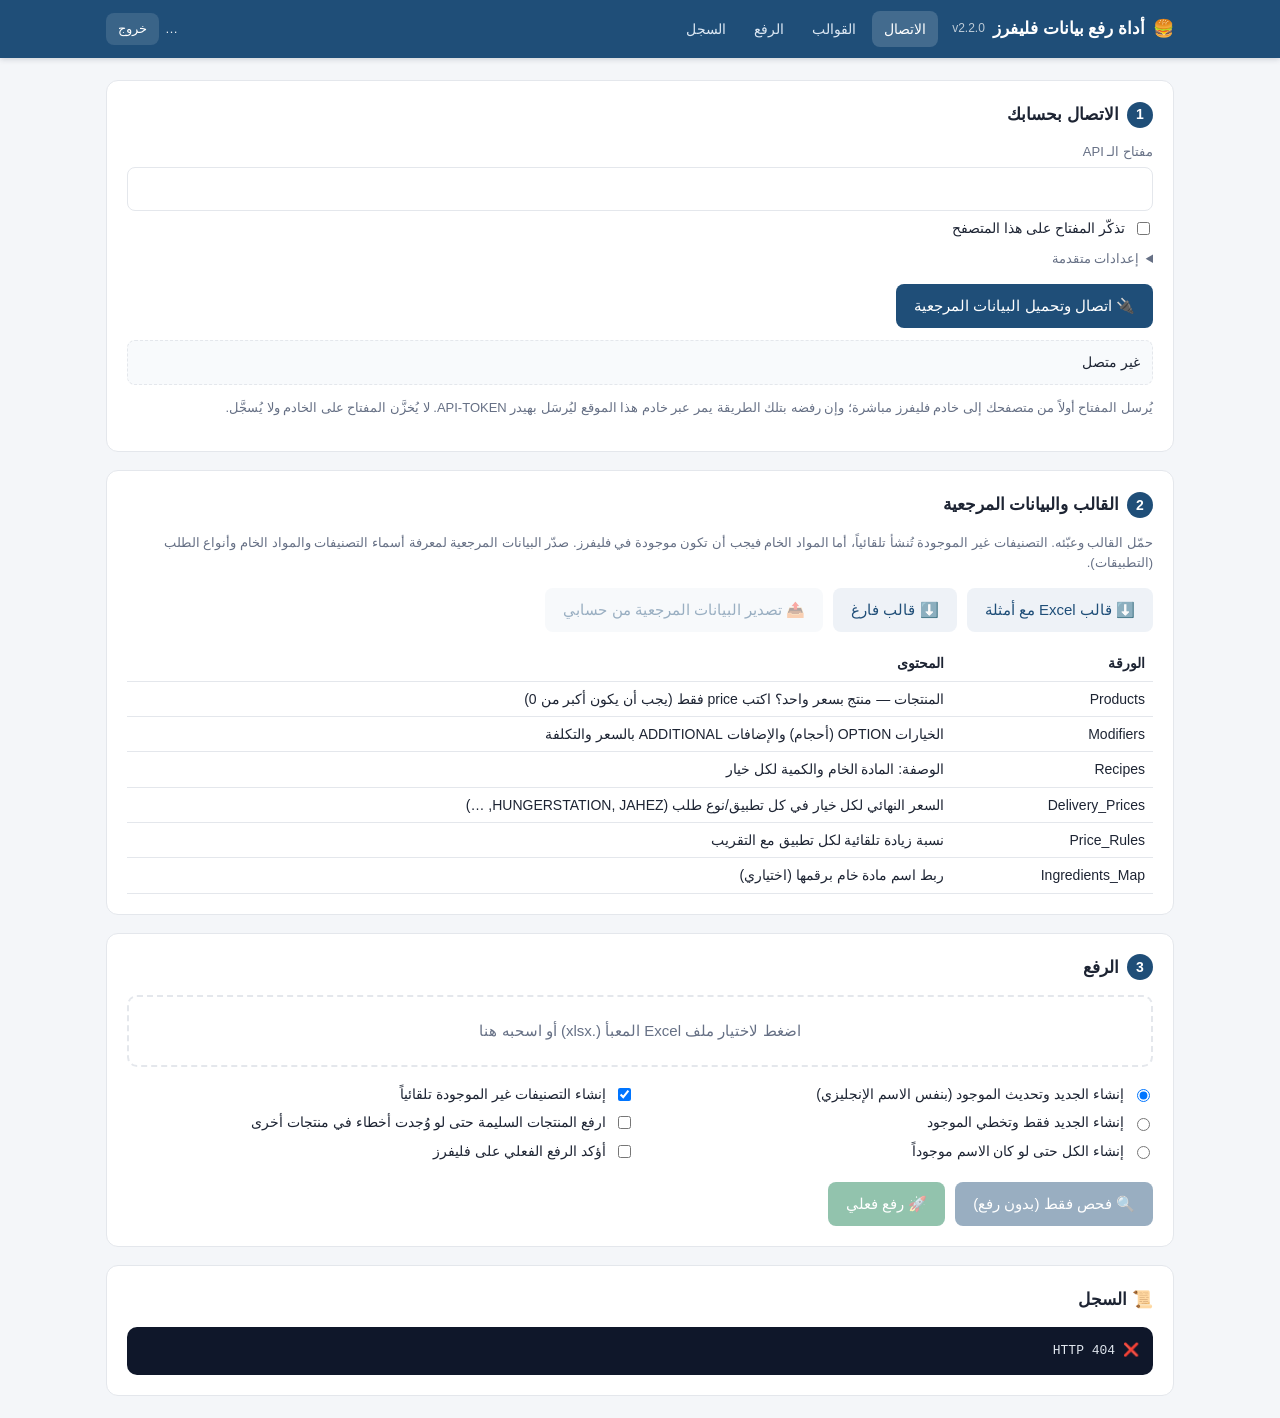
==== index.html @ 8f2d4590 "Proxy Q-Flavours calls through the Worker with API-TOKEN when Bearer is refused The Q-Flavours API a" ====
<!doctype html>
<html lang="ar" dir="rtl">
<head>
<meta charset="utf-8">
<meta name="viewport" content="width=device-width, initial-scale=1">
<title>رفع بيانات فليفرز</title>
<link rel="icon" href="data:image/svg+xml,<svg xmlns='http://www.w3.org/2000/svg' viewBox='0 0 100 100'><text y='.9em' font-size='90'>🍔</text></svg>">
<link rel="stylesheet" href="css/app.css">
</head>
<body>
<nav id="nav" class="topnav"></nav>
<main>

<section class="card" id="connect">
  <h2><span class="step">1</span> الاتصال بحسابك</h2>
  <div class="grid">
    <div><label>مفتاح الـ API</label><input id="token" type="password" class="ltr" autocomplete="off"></div>
  </div>
  <div class="radio"><label><input type="checkbox" id="remember"> تذكّر المفتاح على هذا المتصفح</label></div>
  <details>
    <summary>إعدادات متقدمة</summary>
    <div class="grid" style="margin-top:10px">
      <div><label>عنوان الـ API</label><input id="base" type="text" class="ltr"></div>
      <div><label>Market ID (اختياري)</label><input id="market" type="text" class="ltr"></div>
      <div><label>Branch ID (اختياري)</label><input id="branch" type="text" class="ltr"></div>
    </div>
  </details>
  <div class="row"><button id="btnConnect">🔌 اتصال وتحميل البيانات المرجعية</button></div>
  <div id="connStatus" class="status">غير متصل</div>
  <p class="hint">يُرسل المفتاح أولاً من متصفحك إلى خادم فليفرز مباشرة؛ وإن رفضه بتلك الطريقة يمر عبر خادم هذا الموقع ليُرسَل بهيدر API-TOKEN. لا يُخزَّن المفتاح على الخادم ولا يُسجَّل.</p>
</section>

<section class="card" id="templates">
  <h2><span class="step">2</span> القالب والبيانات المرجعية</h2>
  <p class="hint">حمّل القالب وعبّئه. التصنيفات غير الموجودة تُنشأ تلقائياً، أما المواد الخام فيجب أن تكون موجودة في فليفرز. صدّر البيانات المرجعية لمعرفة أسماء التصنيفات والمواد الخام وأنواع الطلب (التطبيقات).</p>
  <div class="row">
    <a class="btn sec" href="templates/flavours_template.xlsx" download>⬇️ قالب Excel مع أمثلة</a>
    <a class="btn sec" href="templates/flavours_template_empty.xlsx" download>⬇️ قالب فارغ</a>
    <button id="btnRef" class="sec" disabled>📤 تصدير البيانات المرجعية من حسابي</button>
  </div>
  <table style="margin-top:14px">
    <tr><th>الورقة</th><th>المحتوى</th></tr>
    <tr><td>Products</td><td>المنتجات — منتج بسعر واحد؟ اكتب price فقط (يجب أن يكون أكبر من 0)</td></tr>
    <tr><td>Modifiers</td><td>الخيارات OPTION (أحجام) والإضافات ADDITIONAL بالسعر والتكلفة</td></tr>
    <tr><td>Recipes</td><td>الوصفة: المادة الخام والكمية لكل خيار</td></tr>
    <tr><td>Delivery_Prices</td><td>السعر النهائي لكل خيار في كل تطبيق/نوع طلب (HUNGERSTATION, JAHEZ, …)</td></tr>
    <tr><td>Price_Rules</td><td>نسبة زيادة تلقائية لكل تطبيق مع التقريب</td></tr>
    <tr><td>Ingredients_Map</td><td>ربط اسم مادة خام برقمها (اختياري)</td></tr>
  </table>
</section>

<section class="card" id="upload">
  <h2><span class="step">3</span> الرفع</h2>
  <div id="drop" class="drop">اضغط لاختيار ملف Excel المعبأ (.xlsx) أو اسحبه هنا</div>
  <input id="file" type="file" accept=".xlsx" class="hidden">
  <div id="counts" class="hint" style="margin-top:8px"></div>
  <div class="grid" style="margin-top:10px">
    <div class="radio" id="modes"></div>
    <div class="radio">
      <label><input type="checkbox" id="createCats" checked> إنشاء التصنيفات غير الموجودة تلقائياً</label>
      <label><input type="checkbox" id="partial"> ارفع المنتجات السليمة حتى لو وُجدت أخطاء في منتجات أخرى</label>
      <label><input type="checkbox" id="confirm"> أؤكد الرفع الفعلي على فليفرز</label>
    </div>
  </div>
  <div class="row">
    <button id="btnDry" disabled>🔍 فحص فقط (بدون رفع)</button>
    <button id="btnLive" class="go" disabled>🚀 رفع فعلي</button>
  </div>
  <progress id="prog" value="0" max="1" class="hidden"></progress>
  <div id="result" class="hidden">
    <div class="metrics">
      <div class="metric"><b id="mReady">0</b>جاهز</div>
      <div class="metric"><b id="mOk" style="color:var(--ok)">0</b>تم بنجاح</div>
      <div class="metric"><b id="mFail" style="color:var(--bad)">0</b>فشل</div>
      <div class="metric"><b id="mErr" style="color:var(--bad)">0</b>أخطاء الملف</div>
      <div class="metric"><b id="mWarn" style="color:var(--warn)">0</b>تحذيرات</div>
    </div>
    <div id="resMsg" class="status"></div>
    <div class="row"><button id="btnReport" class="sec">⬇️ تحميل تقرير النتائج</button></div>
  </div>
</section>

<section class="card" id="log-card">
  <h2>📜 السجل</h2>
  <pre id="log">—</pre>
</section>
</main>

<script src="vendor/xlsx.full.min.js"></script>
<script src="vendor/exceljs.min.js"></script>
<script type="module" src="js/app.js"></script>
</body>
</html>
---- css/app.css ----
:root{--bg:#f4f6f9;--card:#fff;--ink:#1d2433;--mute:#667085;--line:#e4e7ec;--pri:#1f4e78;--ok:#0f7b4b;--bad:#c0392b;--warn:#b7791f}
*{box-sizing:border-box}
body{margin:0;background:var(--bg);color:var(--ink);font:15px/1.6 "Segoe UI",Tahoma,Arial,sans-serif}
main{max-width:1100px;margin:22px auto;padding:0 16px;display:grid;gap:18px}
.card{background:var(--card);border:1px solid var(--line);border-radius:12px;padding:20px;scroll-margin-top:76px}
.card h2{margin:0 0 14px;font-size:17px;display:flex;align-items:center;gap:8px}
.step{background:var(--pri);color:#fff;border-radius:50%;width:26px;height:26px;display:inline-grid;place-items:center;font-size:14px}
.grid{display:grid;grid-template-columns:repeat(auto-fit,minmax(230px,1fr));gap:12px}
label{display:block;font-size:13px;color:var(--mute);margin-bottom:4px}
input[type=text],input[type=password],input[type=email],select{width:100%;padding:9px 11px;border:1px solid var(--line);border-radius:8px;font:inherit;background:#fff;color:var(--ink)}
input.ltr,input[type=email]{direction:ltr;text-align:left}
input[readonly]{background:#f8fafc;color:var(--mute)}
button,a.btn{font:inherit;border:0;border-radius:8px;padding:10px 18px;cursor:pointer;background:var(--pri);color:#fff;text-decoration:none;display:inline-block}
.sec{background:#eef2f7 !important;color:var(--pri) !important}
.go{background:var(--ok) !important}
.danger{background:#fdf1f0 !important;color:var(--bad) !important}
.sm{padding:5px 12px;font-size:13px}
button:disabled{opacity:.45;cursor:not-allowed}
.row{display:flex;gap:10px;flex-wrap:wrap;align-items:center;margin-top:14px}
.pill{display:inline-block;background:#eef2f7;border-radius:20px;padding:3px 10px;margin:2px;font-size:12px;direction:ltr}
.status{margin-top:12px;padding:10px 12px;border-radius:8px;background:#f8fafc;border:1px dashed var(--line);font-size:14px;white-space:pre-line}
.status.ok{border-color:var(--ok);color:var(--ok);background:#effaf4}
.status.bad{border-color:var(--bad);color:var(--bad);background:#fdf1f0}
table{border-collapse:collapse;width:100%;font-size:14px}
td,th{border-bottom:1px solid var(--line);padding:6px 8px;text-align:right}
.table-wrap{overflow-x:auto}
.drop{border:2px dashed var(--line);border-radius:10px;padding:22px;text-align:center;color:var(--mute);cursor:pointer}
.drop.has{border-color:var(--ok);color:var(--ok)}
.metrics{display:grid;grid-template-columns:repeat(auto-fit,minmax(120px,1fr));gap:10px;margin-top:14px}
.metric{background:#f8fafc;border-radius:10px;padding:10px;text-align:center}
.metric b{display:block;font-size:24px}
progress{width:100%;height:10px;margin-top:12px}
pre{background:#0f172a;color:#e2e8f0;border-radius:10px;padding:14px;max-height:340px;overflow:auto;font:13px/1.5 Consolas,monospace;white-space:pre-wrap;direction:rtl;text-align:right;margin:0}
.radio label{display:flex;gap:8px;align-items:center;color:var(--ink);font-size:14px;margin:6px 0}
.hint{color:var(--mute);font-size:13px}
details summary{cursor:pointer;color:var(--mute);font-size:13px;margin-top:10px}
.hidden{display:none !important}

/* Top navigation */
.topnav{position:sticky;top:0;z-index:10;background:var(--pri);color:#fff;box-shadow:0 1px 6px rgba(15,23,42,.18)}
.nav-in{max-width:1100px;margin:0 auto;padding:0 16px;min-height:58px;display:flex;align-items:center;gap:14px}
.brand{color:#fff;text-decoration:none;font-weight:600;font-size:17px;display:flex;align-items:center;gap:8px;white-space:nowrap}
.brand small{font-weight:400;opacity:.7;font-size:12px}
.nav-menu{display:flex;align-items:center;gap:4px;flex:1}
.nav-menu a{color:#dbe7f3;text-decoration:none;padding:7px 12px;border-radius:8px;font-size:14px;white-space:nowrap}
.nav-menu a:hover{background:rgba(255,255,255,.1);color:#fff}
.nav-menu a.active{background:rgba(255,255,255,.16);color:#fff}
.nav-user{margin-inline-start:auto;display:flex;align-items:center;gap:6px}
.nav-user .who{font-size:13px;opacity:.9;max-width:180px;overflow:hidden;text-overflow:ellipsis;white-space:nowrap}
.nav-user button{background:rgba(255,255,255,.12);padding:6px 12px;font-size:13px}
.nav-user button:hover{background:rgba(255,255,255,.22)}
.nav-toggle{display:none;margin-inline-start:auto;background:transparent;font-size:22px;padding:4px 10px}
dialog{border:1px solid var(--line);border-radius:12px;padding:20px;width:min(380px,calc(100vw - 32px));color:var(--ink)}
dialog::backdrop{background:rgba(15,23,42,.45)}
dialog h3{margin:0 0 12px;font-size:16px}
dialog .grid{grid-template-columns:1fr}

/* Login */
.login{min-height:100vh;display:grid;place-items:center;padding:16px}
.login .card{width:min(400px,100%)}
.login h1{font-size:19px;margin:0 0 4px;text-align:center}
.login form{display:grid;gap:12px;margin-top:16px}
.login button{width:100%}

@media (max-width:760px){
  .nav-toggle{display:block}
  .nav-in{flex-wrap:wrap}
  .nav-menu{display:none;flex-basis:100%;flex-direction:column;align-items:stretch;padding:4px 0 12px}
  .topnav.open .nav-menu{display:flex}
  .nav-user{margin:8px 0 0;border-top:1px solid rgba(255,255,255,.15);padding-top:10px;flex-wrap:wrap}
  .nav-user .who{max-width:none;flex-basis:100%}
}
@media (max-width:600px){.card{padding:16px}.brand span{font-size:15px}}
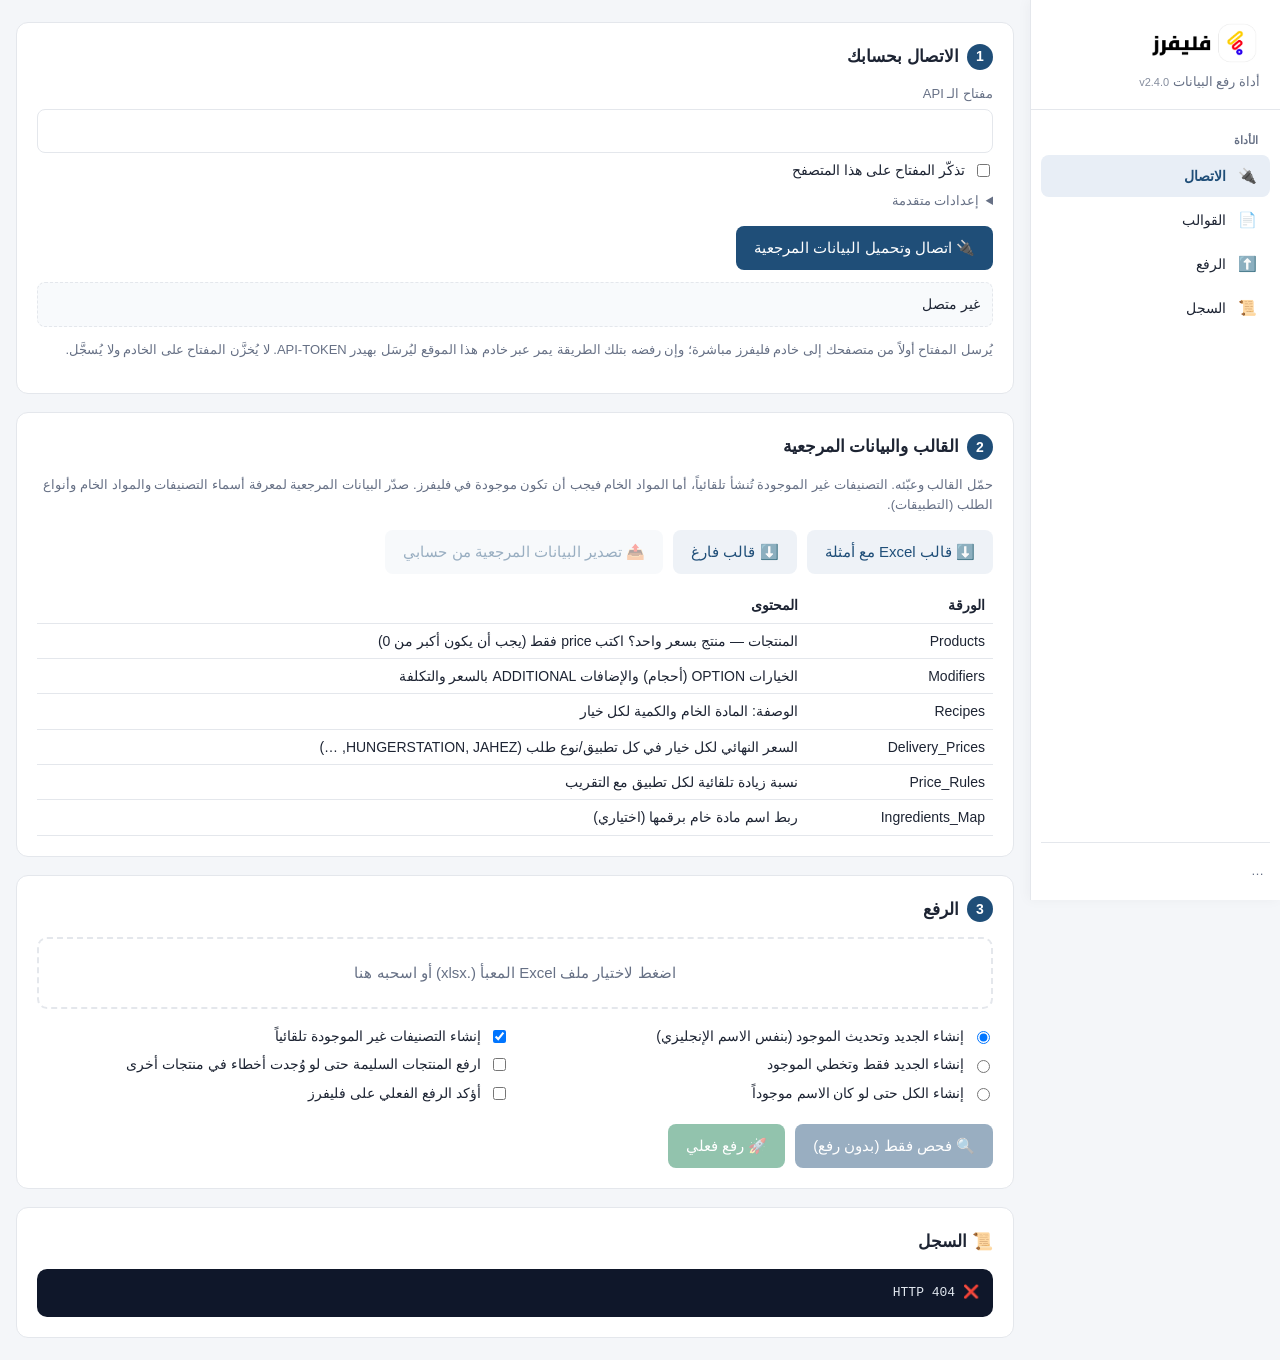
==== commit b508dd46: "Move navigation to a right-hand sidebar and add the Flavours logo The top bar becomes a fixed sideba" ====
--- a/index.html
+++ b/index.html
@@ -4,11 +4,11 @@
 <meta charset="utf-8">
 <meta name="viewport" content="width=device-width, initial-scale=1">
 <title>رفع بيانات فليفرز</title>
-<link rel="icon" href="data:image/svg+xml,<svg xmlns='http://www.w3.org/2000/svg' viewBox='0 0 100 100'><text y='.9em' font-size='90'>🍔</text></svg>">
+<link rel="icon" type="image/png" href="/img/flavours-icon.png">
 <link rel="stylesheet" href="css/app.css">
 </head>
 <body>
-<nav id="nav" class="topnav"></nav>
+<nav id="nav" class="sidenav"></nav>
 <main>
 
 <section class="card" id="connect">
--- a/css/app.css
+++ b/css/app.css
@@ -14,6 +14,11 @@
 .sec{background:#eef2f7 !important;color:var(--pri) !important}
 .go{background:var(--ok) !important}
 .danger{background:#fdf1f0 !important;color:var(--bad) !important}
+.danger-solid{background:var(--bad) !important}
+.warn-card{border-color:#f3c9c4;background:#fdf6f5}
+.warn-card h2{color:var(--bad)}
+.list-wrap{max-height:420px;overflow:auto;margin-top:12px;border:1px solid var(--line);border-radius:8px}
+.list-wrap thead th{position:sticky;top:0;background:#f8fafc;z-index:1}
 .sm{padding:5px 12px;font-size:13px}
 button:disabled{opacity:.45;cursor:not-allowed}
 .row{display:flex;gap:10px;flex-wrap:wrap;align-items:center;margin-top:14px}
@@ -36,20 +41,27 @@
 details summary{cursor:pointer;color:var(--mute);font-size:13px;margin-top:10px}
 .hidden{display:none !important}
 
-/* Top navigation */
-.topnav{position:sticky;top:0;z-index:10;background:var(--pri);color:#fff;box-shadow:0 1px 6px rgba(15,23,42,.18)}
-.nav-in{max-width:1100px;margin:0 auto;padding:0 16px;min-height:58px;display:flex;align-items:center;gap:14px}
-.brand{color:#fff;text-decoration:none;font-weight:600;font-size:17px;display:flex;align-items:center;gap:8px;white-space:nowrap}
-.brand small{font-weight:400;opacity:.7;font-size:12px}
-.nav-menu{display:flex;align-items:center;gap:4px;flex:1}
-.nav-menu a{color:#dbe7f3;text-decoration:none;padding:7px 12px;border-radius:8px;font-size:14px;white-space:nowrap}
-.nav-menu a:hover{background:rgba(255,255,255,.1);color:#fff}
-.nav-menu a.active{background:rgba(255,255,255,.16);color:#fff}
-.nav-user{margin-inline-start:auto;display:flex;align-items:center;gap:6px}
-.nav-user .who{font-size:13px;opacity:.9;max-width:180px;overflow:hidden;text-overflow:ellipsis;white-space:nowrap}
-.nav-user button{background:rgba(255,255,255,.12);padding:6px 12px;font-size:13px}
-.nav-user button:hover{background:rgba(255,255,255,.22)}
-.nav-toggle{display:none;margin-inline-start:auto;background:transparent;font-size:22px;padding:4px 10px}
+/* Side navigation: fixed on the right (the start side in RTL); a top bar with a menu button on phones */
+:root{--side:250px}
+body.with-side{padding-inline-start:var(--side)}
+.sidenav{position:fixed;top:0;bottom:0;inset-inline-start:0;width:var(--side);z-index:10;background:#fff;
+  border-inline-end:1px solid var(--line);display:flex;flex-direction:column;box-shadow:-2px 0 12px rgba(15,23,42,.04)}
+.side-head{display:flex;align-items:center;justify-content:space-between;padding:20px 18px 4px}
+.brand{display:block;line-height:0}
+.brand img{height:46px;width:auto}
+.side-sub{padding:2px 20px 16px;color:var(--mute);font-size:13px;border-bottom:1px solid var(--line)}
+.side-sub small{opacity:.8;font-size:11px;direction:ltr;display:inline-block}
+.nav-menu{flex:1;display:flex;flex-direction:column;gap:2px;padding:10px 10px 12px;overflow-y:auto}
+.nav-group{font-size:11px;font-weight:600;color:var(--mute);letter-spacing:.02em;padding:12px 12px 4px}
+.nav-menu a{display:flex;align-items:center;gap:10px;color:var(--ink);text-decoration:none;padding:9px 12px;border-radius:8px;font-size:14px}
+.nav-menu a .ic{width:22px;text-align:center;font-size:15px}
+.nav-menu a:hover{background:#f1f5f9}
+.nav-menu a.active{background:#e8eef6;color:var(--pri);font-weight:600}
+.nav-user{margin-top:auto;display:flex;align-items:center;gap:8px;border-top:1px solid var(--line);padding:12px 6px 0}
+.nav-user .who{flex:1;min-width:0;font-size:13px;color:var(--mute);overflow:hidden;text-overflow:ellipsis;white-space:nowrap}
+.nav-user button{background:#eef2f7;color:var(--pri);padding:6px 12px;font-size:13px}
+.nav-user button:hover{background:#e2e8f0}
+.nav-toggle{display:none;background:transparent;color:var(--ink);font-size:22px;padding:4px 10px}
 dialog{border:1px solid var(--line);border-radius:12px;padding:20px;width:min(380px,calc(100vw - 32px));color:var(--ink)}
 dialog::backdrop{background:rgba(15,23,42,.45)}
 dialog h3{margin:0 0 12px;font-size:16px}
@@ -58,16 +70,21 @@
 /* Login */
 .login{min-height:100vh;display:grid;place-items:center;padding:16px}
 .login .card{width:min(400px,100%)}
-.login h1{font-size:19px;margin:0 0 4px;text-align:center}
+.login-logo{display:block;height:56px;width:auto;margin:4px auto 10px}
+.login h1{font-size:17px;margin:0 0 4px;text-align:center;color:var(--mute);font-weight:600}
 .login form{display:grid;gap:12px;margin-top:16px}
 .login button{width:100%}
 
-@media (max-width:760px){
+@media (max-width:860px){
+  body.with-side{padding-inline-start:0}
+  .sidenav{position:sticky;bottom:auto;width:auto;border-inline-end:0;border-bottom:1px solid var(--line);box-shadow:0 1px 6px rgba(15,23,42,.06)}
+  .side-head{padding:10px 16px}
+  .brand img{height:36px}
+  .side-sub{display:none}
   .nav-toggle{display:block}
-  .nav-in{flex-wrap:wrap}
-  .nav-menu{display:none;flex-basis:100%;flex-direction:column;align-items:stretch;padding:4px 0 12px}
-  .topnav.open .nav-menu{display:flex}
-  .nav-user{margin:8px 0 0;border-top:1px solid rgba(255,255,255,.15);padding-top:10px;flex-wrap:wrap}
-  .nav-user .who{max-width:none;flex-basis:100%}
+  .nav-menu{display:none;padding:4px 10px 12px;max-height:calc(100vh - 60px)}
+  .sidenav.open .nav-menu{display:flex}
+  .card{scroll-margin-top:76px}
 }
-@media (max-width:600px){.card{padding:16px}.brand span{font-size:15px}}
+@media (max-width:600px){.card{padding:16px}}
+
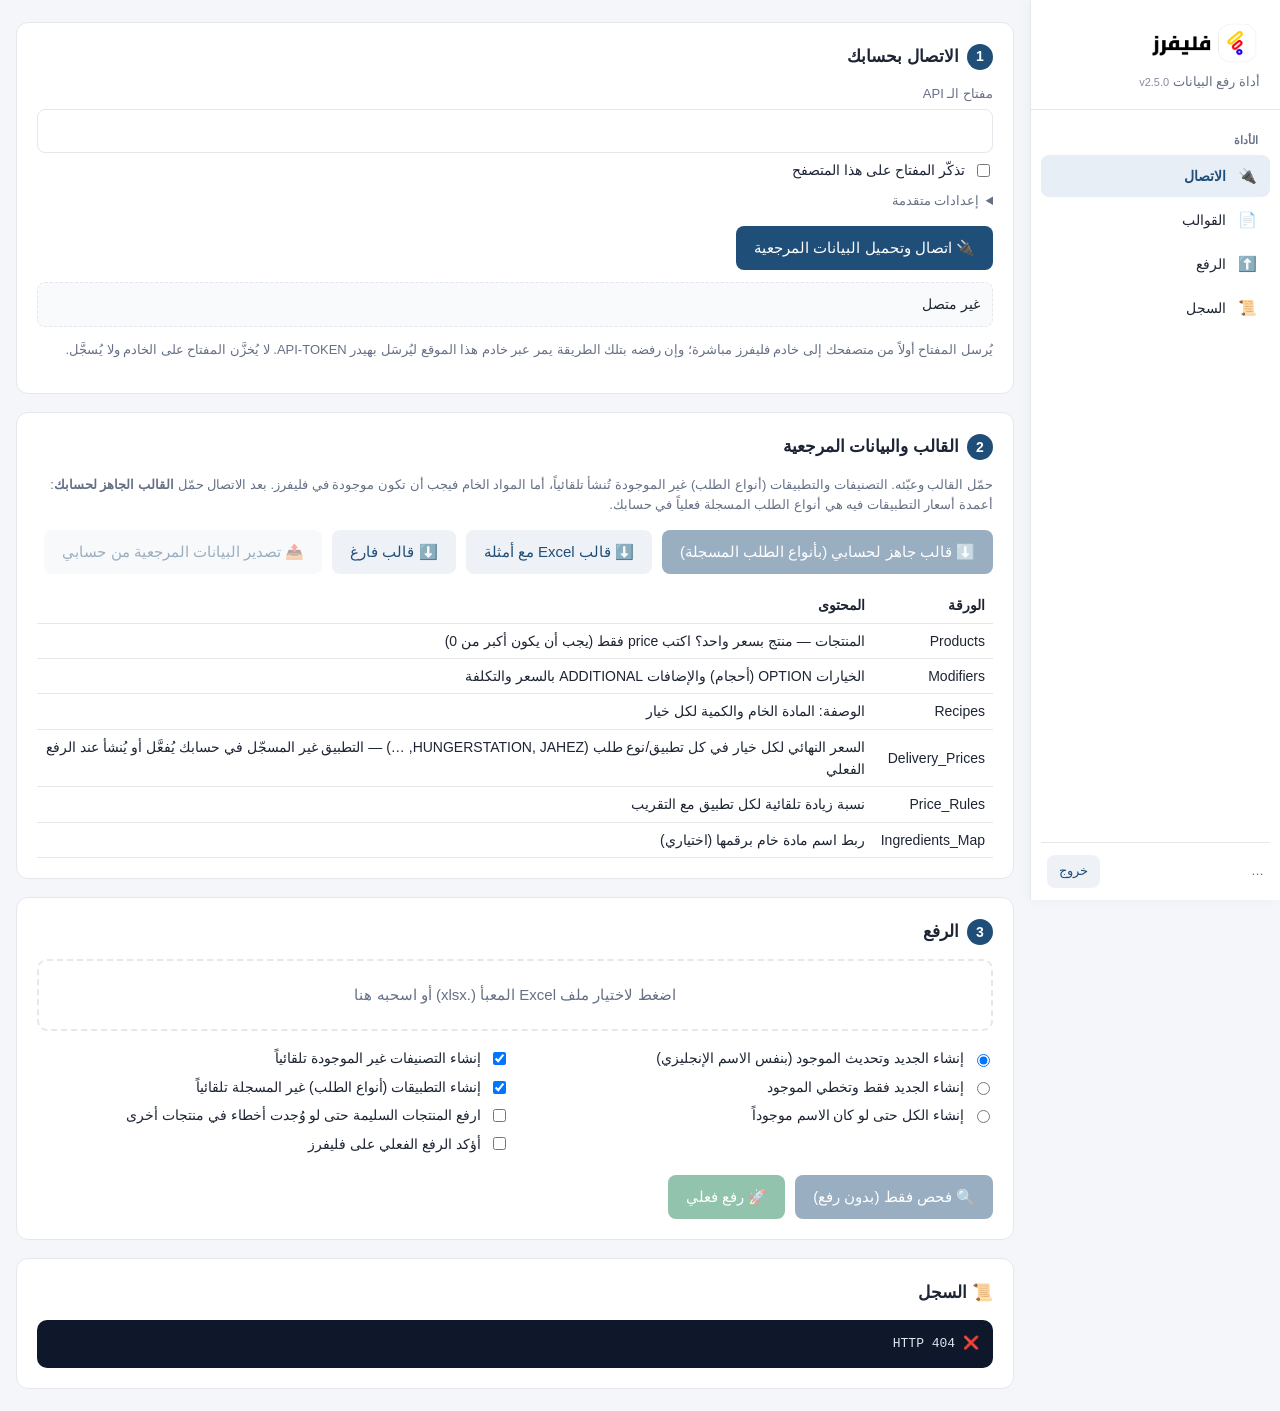
==== commit 7e271bd1: "Create missing apps on upload and export a template per account Order types come from GET /orders/ty" ====
--- a/index.html
+++ b/index.html
@@ -32,8 +32,9 @@
 
 <section class="card" id="templates">
   <h2><span class="step">2</span> القالب والبيانات المرجعية</h2>
-  <p class="hint">حمّل القالب وعبّئه. التصنيفات غير الموجودة تُنشأ تلقائياً، أما المواد الخام فيجب أن تكون موجودة في فليفرز. صدّر البيانات المرجعية لمعرفة أسماء التصنيفات والمواد الخام وأنواع الطلب (التطبيقات).</p>
+  <p class="hint">حمّل القالب وعبّئه. التصنيفات والتطبيقات (أنواع الطلب) غير الموجودة تُنشأ تلقائياً، أما المواد الخام فيجب أن تكون موجودة في فليفرز. بعد الاتصال حمّل <b>القالب الجاهز لحسابك</b>: أعمدة أسعار التطبيقات فيه هي أنواع الطلب المسجلة فعلياً في حسابك.</p>
   <div class="row">
+    <button id="btnTpl" disabled>⬇️ قالب جاهز لحسابي (بأنواع الطلب المسجلة)</button>
     <a class="btn sec" href="templates/flavours_template.xlsx" download>⬇️ قالب Excel مع أمثلة</a>
     <a class="btn sec" href="templates/flavours_template_empty.xlsx" download>⬇️ قالب فارغ</a>
     <button id="btnRef" class="sec" disabled>📤 تصدير البيانات المرجعية من حسابي</button>
@@ -43,7 +44,7 @@
     <tr><td>Products</td><td>المنتجات — منتج بسعر واحد؟ اكتب price فقط (يجب أن يكون أكبر من 0)</td></tr>
     <tr><td>Modifiers</td><td>الخيارات OPTION (أحجام) والإضافات ADDITIONAL بالسعر والتكلفة</td></tr>
     <tr><td>Recipes</td><td>الوصفة: المادة الخام والكمية لكل خيار</td></tr>
-    <tr><td>Delivery_Prices</td><td>السعر النهائي لكل خيار في كل تطبيق/نوع طلب (HUNGERSTATION, JAHEZ, …)</td></tr>
+    <tr><td>Delivery_Prices</td><td>السعر النهائي لكل خيار في كل تطبيق/نوع طلب (HUNGERSTATION, JAHEZ, …) — التطبيق غير المسجّل في حسابك يُفعَّل أو يُنشأ عند الرفع الفعلي</td></tr>
     <tr><td>Price_Rules</td><td>نسبة زيادة تلقائية لكل تطبيق مع التقريب</td></tr>
     <tr><td>Ingredients_Map</td><td>ربط اسم مادة خام برقمها (اختياري)</td></tr>
   </table>
@@ -58,6 +59,7 @@
     <div class="radio" id="modes"></div>
     <div class="radio">
       <label><input type="checkbox" id="createCats" checked> إنشاء التصنيفات غير الموجودة تلقائياً</label>
+      <label><input type="checkbox" id="createTypes" checked> إنشاء التطبيقات (أنواع الطلب) غير المسجلة تلقائياً</label>
       <label><input type="checkbox" id="partial"> ارفع المنتجات السليمة حتى لو وُجدت أخطاء في منتجات أخرى</label>
       <label><input type="checkbox" id="confirm"> أؤكد الرفع الفعلي على فليفرز</label>
     </div>
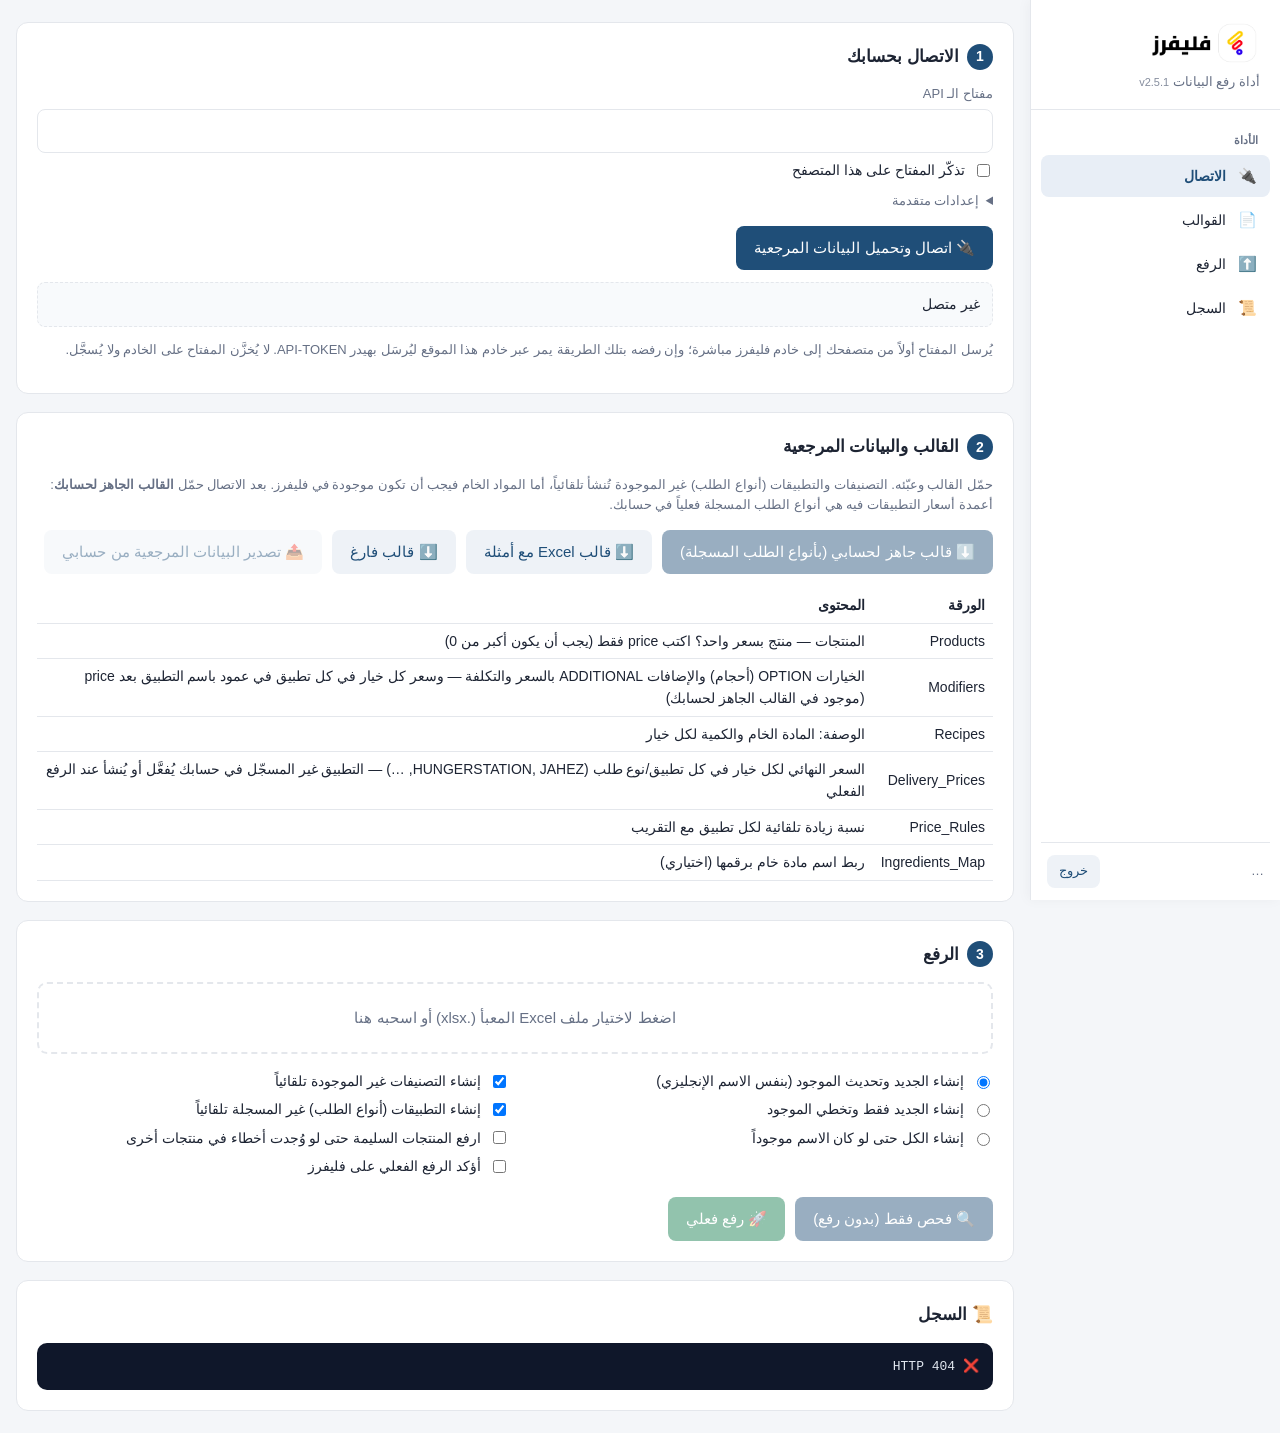
==== commit d03e5dda: "Accept app prices per option in Products / Modifiers columns Any extra Products or Modifiers column " ====
--- a/index.html
+++ b/index.html
@@ -42,7 +42,7 @@
   <table style="margin-top:14px">
     <tr><th>الورقة</th><th>المحتوى</th></tr>
     <tr><td>Products</td><td>المنتجات — منتج بسعر واحد؟ اكتب price فقط (يجب أن يكون أكبر من 0)</td></tr>
-    <tr><td>Modifiers</td><td>الخيارات OPTION (أحجام) والإضافات ADDITIONAL بالسعر والتكلفة</td></tr>
+    <tr><td>Modifiers</td><td>الخيارات OPTION (أحجام) والإضافات ADDITIONAL بالسعر والتكلفة — وسعر كل خيار في كل تطبيق في عمود باسم التطبيق بعد price (موجود في القالب الجاهز لحسابك)</td></tr>
     <tr><td>Recipes</td><td>الوصفة: المادة الخام والكمية لكل خيار</td></tr>
     <tr><td>Delivery_Prices</td><td>السعر النهائي لكل خيار في كل تطبيق/نوع طلب (HUNGERSTATION, JAHEZ, …) — التطبيق غير المسجّل في حسابك يُفعَّل أو يُنشأ عند الرفع الفعلي</td></tr>
     <tr><td>Price_Rules</td><td>نسبة زيادة تلقائية لكل تطبيق مع التقريب</td></tr>
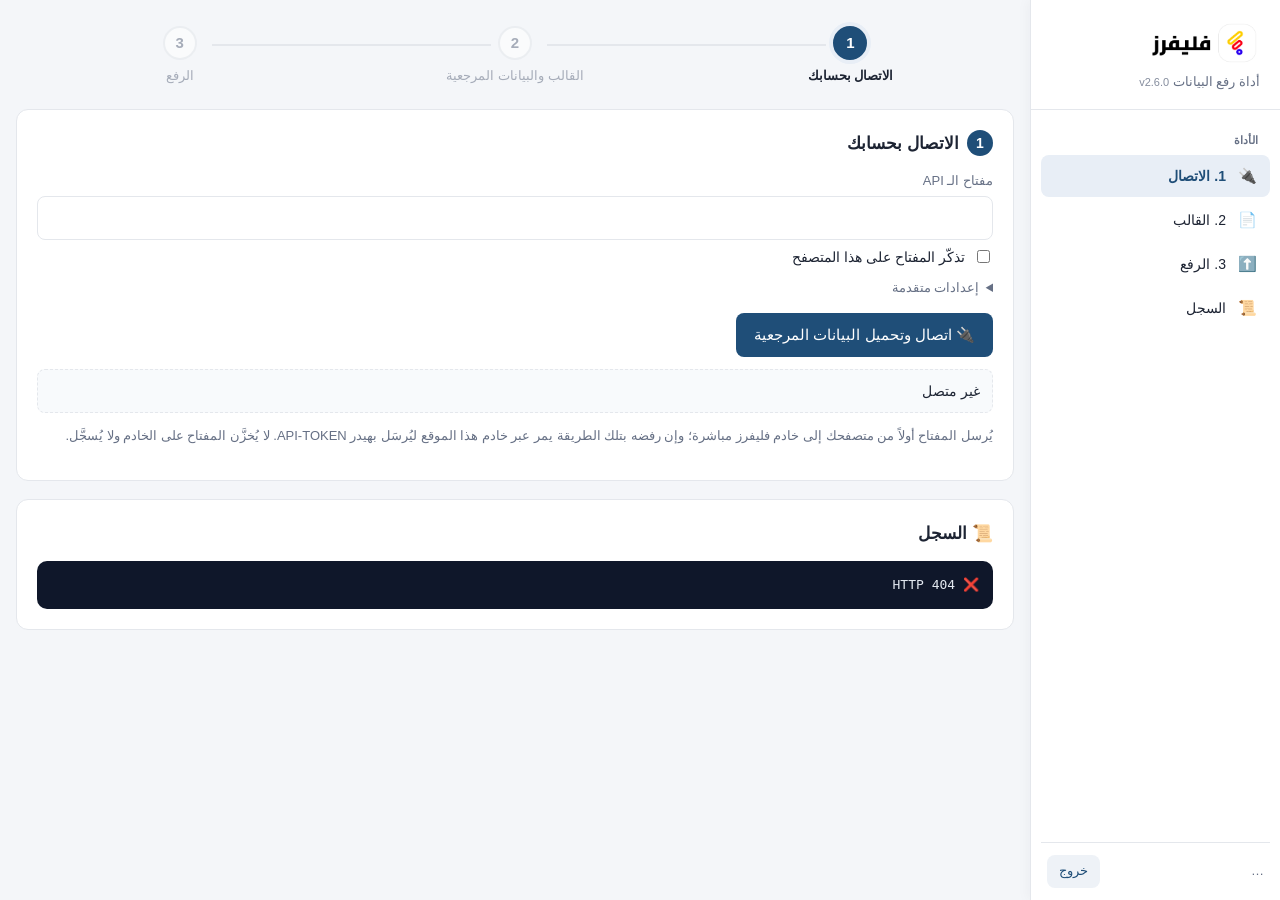
==== commit 2ec2d47e: "Turn the upload page into a 3-step wizard The page now shows one step at a time: 1 connect, 2 templa" ====
--- a/index.html
+++ b/index.html
@@ -11,7 +11,13 @@
 <nav id="nav" class="sidenav"></nav>
 <main>
 
-<section class="card" id="connect">
+<ol class="stepper" id="stepper" aria-label="خطوات الرفع">
+  <li data-step="1"><button type="button"><span class="num">1</span><span class="lbl">الاتصال بحسابك</span></button></li>
+  <li data-step="2"><button type="button"><span class="num">2</span><span class="lbl">القالب والبيانات المرجعية</span></button></li>
+  <li data-step="3"><button type="button"><span class="num">3</span><span class="lbl">الرفع</span></button></li>
+</ol>
+
+<section class="card" id="connect" data-pane="1">
   <h2><span class="step">1</span> الاتصال بحسابك</h2>
   <div class="grid">
     <div><label>مفتاح الـ API</label><input id="token" type="password" class="ltr" autocomplete="off"></div>
@@ -27,10 +33,11 @@
   </details>
   <div class="row"><button id="btnConnect">🔌 اتصال وتحميل البيانات المرجعية</button></div>
   <div id="connStatus" class="status">غير متصل</div>
+  <div class="row step-nav hidden" id="next1"><span class="hint">متصل — يمكنك المتابعة</span><button data-go="2">التالي: القالب ←</button></div>
   <p class="hint">يُرسل المفتاح أولاً من متصفحك إلى خادم فليفرز مباشرة؛ وإن رفضه بتلك الطريقة يمر عبر خادم هذا الموقع ليُرسَل بهيدر API-TOKEN. لا يُخزَّن المفتاح على الخادم ولا يُسجَّل.</p>
 </section>
 
-<section class="card" id="templates">
+<section class="card hidden" id="templates" data-pane="2">
   <h2><span class="step">2</span> القالب والبيانات المرجعية</h2>
   <p class="hint">حمّل القالب وعبّئه. التصنيفات والتطبيقات (أنواع الطلب) غير الموجودة تُنشأ تلقائياً، أما المواد الخام فيجب أن تكون موجودة في فليفرز. بعد الاتصال حمّل <b>القالب الجاهز لحسابك</b>: أعمدة أسعار التطبيقات فيه هي أنواع الطلب المسجلة فعلياً في حسابك.</p>
   <div class="row">
@@ -48,9 +55,13 @@
     <tr><td>Price_Rules</td><td>نسبة زيادة تلقائية لكل تطبيق مع التقريب</td></tr>
     <tr><td>Ingredients_Map</td><td>ربط اسم مادة خام برقمها (اختياري)</td></tr>
   </table>
+  <div class="row step-nav">
+    <button class="sec" data-go="1">→ رجوع</button>
+    <button data-go="3">التالي: الرفع ←</button>
+  </div>
 </section>
 
-<section class="card" id="upload">
+<section class="card hidden" id="upload" data-pane="3">
   <h2><span class="step">3</span> الرفع</h2>
   <div id="drop" class="drop">اضغط لاختيار ملف Excel المعبأ (.xlsx) أو اسحبه هنا</div>
   <input id="file" type="file" accept=".xlsx" class="hidden">
@@ -80,6 +91,9 @@
     <div id="resMsg" class="status"></div>
     <div class="row"><button id="btnReport" class="sec">⬇️ تحميل تقرير النتائج</button></div>
   </div>
+  <div class="row step-nav">
+    <button class="sec" data-go="2">→ رجوع إلى القالب</button>
+  </div>
 </section>
 
 <section class="card" id="log-card">
--- a/css/app.css
+++ b/css/app.css
@@ -88,3 +88,23 @@
 }
 @media (max-width:600px){.card{padding:16px}}
 
+
+/* Step wizard on the upload page: one step per screen, progress bar on top */
+.stepper{list-style:none;margin:0;padding:0;display:flex;gap:8px;counter-reset:none}
+.stepper li{flex:1;position:relative}
+.stepper li:not(:last-child)::after{content:"";position:absolute;top:22px;inset-inline-start:calc(50% + 24px);inset-inline-end:calc(-50% + 24px);height:2px;background:var(--line)}
+.stepper li.done:not(:last-child)::after{background:var(--ok)}
+.stepper button{all:unset;cursor:pointer;display:flex;flex-direction:column;align-items:center;gap:6px;width:100%;text-align:center;padding:4px 0}
+.stepper .num{width:34px;height:34px;border-radius:50%;display:grid;place-items:center;font-weight:600;background:#fff;border:2px solid var(--line);color:var(--mute);position:relative;z-index:1;transition:all .2s}
+.stepper .lbl{font-size:13px;color:var(--mute)}
+.stepper li.active .num{background:var(--pri);border-color:var(--pri);color:#fff;box-shadow:0 0 0 4px #e8eef6}
+.stepper li.active .lbl{color:var(--ink);font-weight:600}
+.stepper li.done .num{background:var(--ok);border-color:var(--ok);color:#fff}
+.stepper li.done .num::before{content:"✓";position:absolute;inset:0;display:grid;place-items:center;background:var(--ok);border-radius:50%}
+.stepper li.locked button{cursor:not-allowed;opacity:.55}
+.stepper button:focus-visible .num{outline:2px solid var(--pri);outline-offset:2px}
+.step-nav{justify-content:space-between;border-top:1px solid var(--line);padding-top:14px;margin-top:18px}
+.step-nav button:last-child{margin-inline-start:auto}
+[data-pane]{animation:paneIn .2s ease-out}
+@keyframes paneIn{from{opacity:0;transform:translateY(6px)}to{opacity:1;transform:none}}
+@media (max-width:600px){.stepper .lbl{font-size:11px}.stepper li:not(:last-child)::after{top:20px}}
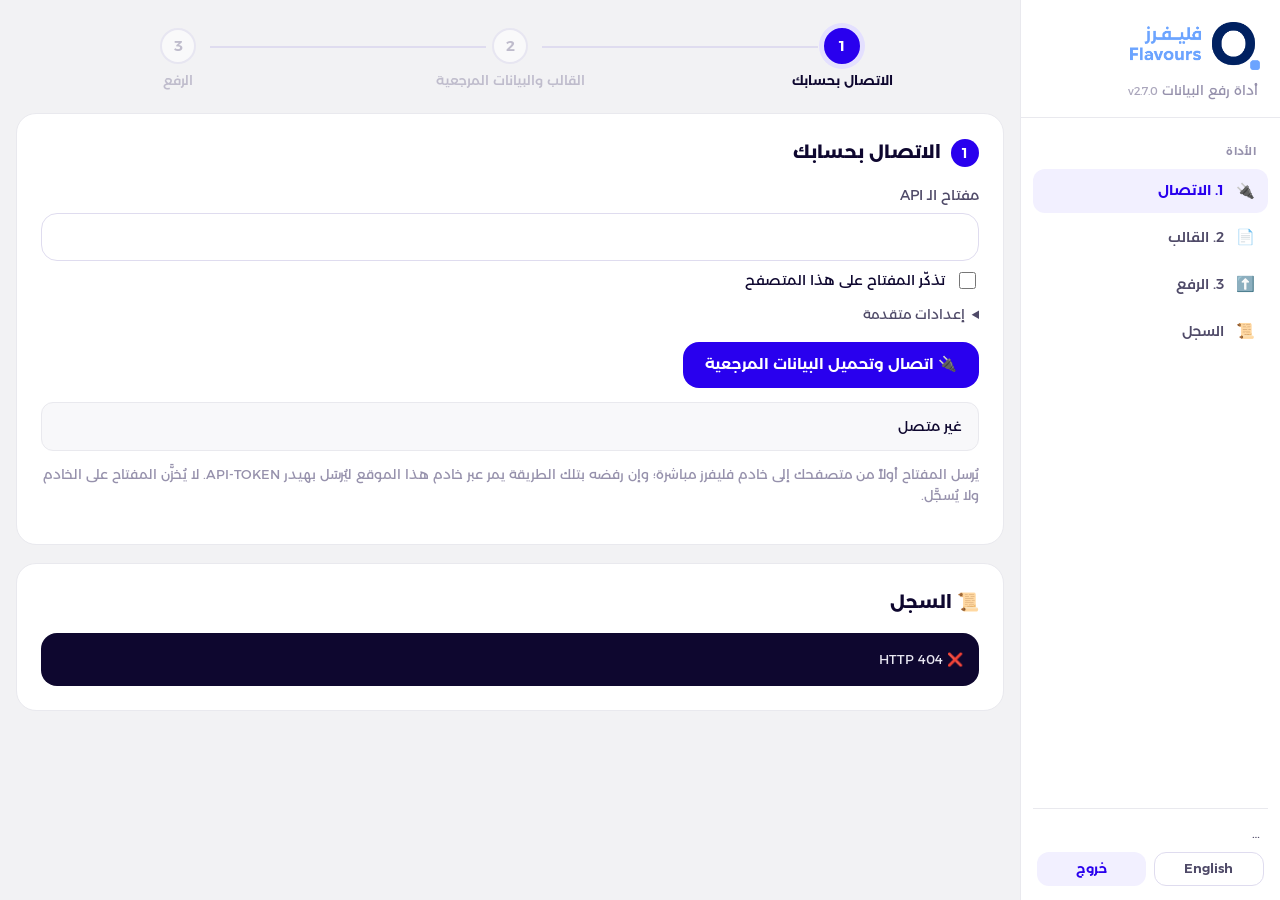
==== commit 4958a99c: "Add an Arabic/English switch and the Flavours look Language: js/i18n.js keeps Arabic as the default " ====
--- a/index.html
+++ b/index.html
@@ -3,7 +3,8 @@
 <head>
 <meta charset="utf-8">
 <meta name="viewport" content="width=device-width, initial-scale=1">
-<title>رفع بيانات فليفرز</title>
+<script>try { if (localStorage.getItem("qf_lang") === "en") { document.documentElement.lang = "en"; document.documentElement.dir = "ltr"; } } catch (e) {}</script>
+<title data-en="Flavours Data Upload">رفع بيانات فليفرز</title>
 <link rel="icon" type="image/png" href="/img/flavours-icon.png">
 <link rel="stylesheet" href="css/app.css">
 </head>
@@ -12,92 +13,92 @@
 <main>
 
 <ol class="stepper" id="stepper" aria-label="خطوات الرفع">
-  <li data-step="1"><button type="button"><span class="num">1</span><span class="lbl">الاتصال بحسابك</span></button></li>
-  <li data-step="2"><button type="button"><span class="num">2</span><span class="lbl">القالب والبيانات المرجعية</span></button></li>
-  <li data-step="3"><button type="button"><span class="num">3</span><span class="lbl">الرفع</span></button></li>
+  <li data-step="1"><button type="button"><span class="num">1</span><span class="lbl" data-en="Connect your account">الاتصال بحسابك</span></button></li>
+  <li data-step="2"><button type="button"><span class="num">2</span><span class="lbl" data-en="Template &amp; reference data">القالب والبيانات المرجعية</span></button></li>
+  <li data-step="3"><button type="button"><span class="num">3</span><span class="lbl" data-en="Upload">الرفع</span></button></li>
 </ol>
 
 <section class="card" id="connect" data-pane="1">
-  <h2><span class="step">1</span> الاتصال بحسابك</h2>
+  <h2 data-en="<span class=&quot;step&quot;>1</span> Connect your account"><span class="step">1</span> الاتصال بحسابك</h2>
   <div class="grid">
-    <div><label>مفتاح الـ API</label><input id="token" type="password" class="ltr" autocomplete="off"></div>
+    <div><label data-en="API key">مفتاح الـ API</label><input id="token" type="password" class="ltr" autocomplete="off"></div>
   </div>
-  <div class="radio"><label><input type="checkbox" id="remember"> تذكّر المفتاح على هذا المتصفح</label></div>
+  <div class="radio"><label><input type="checkbox" id="remember"> <span data-en="Remember the key on this browser">تذكّر المفتاح على هذا المتصفح</span></label></div>
   <details>
-    <summary>إعدادات متقدمة</summary>
+    <summary data-en="Advanced settings">إعدادات متقدمة</summary>
     <div class="grid" style="margin-top:10px">
-      <div><label>عنوان الـ API</label><input id="base" type="text" class="ltr"></div>
-      <div><label>Market ID (اختياري)</label><input id="market" type="text" class="ltr"></div>
-      <div><label>Branch ID (اختياري)</label><input id="branch" type="text" class="ltr"></div>
+      <div><label data-en="API URL">عنوان الـ API</label><input id="base" type="text" class="ltr"></div>
+      <div><label data-en="Market ID (optional)">Market ID (اختياري)</label><input id="market" type="text" class="ltr"></div>
+      <div><label data-en="Branch ID (optional)">Branch ID (اختياري)</label><input id="branch" type="text" class="ltr"></div>
     </div>
   </details>
-  <div class="row"><button id="btnConnect">🔌 اتصال وتحميل البيانات المرجعية</button></div>
-  <div id="connStatus" class="status">غير متصل</div>
-  <div class="row step-nav hidden" id="next1"><span class="hint">متصل — يمكنك المتابعة</span><button data-go="2">التالي: القالب ←</button></div>
-  <p class="hint">يُرسل المفتاح أولاً من متصفحك إلى خادم فليفرز مباشرة؛ وإن رفضه بتلك الطريقة يمر عبر خادم هذا الموقع ليُرسَل بهيدر API-TOKEN. لا يُخزَّن المفتاح على الخادم ولا يُسجَّل.</p>
+  <div class="row"><button id="btnConnect" data-en="🔌 Connect &amp; load reference data">🔌 اتصال وتحميل البيانات المرجعية</button></div>
+  <div id="connStatus" class="status"></div>
+  <div class="row step-nav hidden" id="next1"><span class="hint" data-en="Connected — you can continue">متصل — يمكنك المتابعة</span><button data-go="2" data-en="Next: Template →">التالي: القالب ←</button></div>
+  <p class="hint" data-en="The key is first sent from your browser straight to the Flavours server; if it refuses it that way, it goes through this site&#39;s server and is sent as an API-TOKEN header. The key is never stored or logged on the server.">يُرسل المفتاح أولاً من متصفحك إلى خادم فليفرز مباشرة؛ وإن رفضه بتلك الطريقة يمر عبر خادم هذا الموقع ليُرسَل بهيدر API-TOKEN. لا يُخزَّن المفتاح على الخادم ولا يُسجَّل.</p>
 </section>
 
 <section class="card hidden" id="templates" data-pane="2">
-  <h2><span class="step">2</span> القالب والبيانات المرجعية</h2>
-  <p class="hint">حمّل القالب وعبّئه. التصنيفات والتطبيقات (أنواع الطلب) غير الموجودة تُنشأ تلقائياً، أما المواد الخام فيجب أن تكون موجودة في فليفرز. بعد الاتصال حمّل <b>القالب الجاهز لحسابك</b>: أعمدة أسعار التطبيقات فيه هي أنواع الطلب المسجلة فعلياً في حسابك.</p>
+  <h2 data-en="<span class=&quot;step&quot;>2</span> Template &amp; reference data"><span class="step">2</span> القالب والبيانات المرجعية</h2>
+  <p class="hint" data-en="Download the template and fill it in. Missing categories and apps (order types) are created automatically; ingredients must already exist in Flavours. Once connected, download <b>the template for your account</b>: its app price columns are the order types actually registered in your account.">حمّل القالب وعبّئه. التصنيفات والتطبيقات (أنواع الطلب) غير الموجودة تُنشأ تلقائياً، أما المواد الخام فيجب أن تكون موجودة في فليفرز. بعد الاتصال حمّل <b>القالب الجاهز لحسابك</b>: أعمدة أسعار التطبيقات فيه هي أنواع الطلب المسجلة فعلياً في حسابك.</p>
   <div class="row">
-    <button id="btnTpl" disabled>⬇️ قالب جاهز لحسابي (بأنواع الطلب المسجلة)</button>
-    <a class="btn sec" href="templates/flavours_template.xlsx" download>⬇️ قالب Excel مع أمثلة</a>
-    <a class="btn sec" href="templates/flavours_template_empty.xlsx" download>⬇️ قالب فارغ</a>
-    <button id="btnRef" class="sec" disabled>📤 تصدير البيانات المرجعية من حسابي</button>
+    <button id="btnTpl" disabled data-en="⬇️ Template for my account (registered order types)">⬇️ قالب جاهز لحسابي (بأنواع الطلب المسجلة)</button>
+    <a class="btn sec" href="templates/flavours_template.xlsx" download data-en="⬇️ Excel template with examples">⬇️ قالب Excel مع أمثلة</a>
+    <a class="btn sec" href="templates/flavours_template_empty.xlsx" download data-en="⬇️ Empty template">⬇️ قالب فارغ</a>
+    <button id="btnRef" class="sec" disabled data-en="📤 Export reference data from my account">📤 تصدير البيانات المرجعية من حسابي</button>
   </div>
   <table style="margin-top:14px">
-    <tr><th>الورقة</th><th>المحتوى</th></tr>
-    <tr><td>Products</td><td>المنتجات — منتج بسعر واحد؟ اكتب price فقط (يجب أن يكون أكبر من 0)</td></tr>
-    <tr><td>Modifiers</td><td>الخيارات OPTION (أحجام) والإضافات ADDITIONAL بالسعر والتكلفة — وسعر كل خيار في كل تطبيق في عمود باسم التطبيق بعد price (موجود في القالب الجاهز لحسابك)</td></tr>
-    <tr><td>Recipes</td><td>الوصفة: المادة الخام والكمية لكل خيار</td></tr>
-    <tr><td>Delivery_Prices</td><td>السعر النهائي لكل خيار في كل تطبيق/نوع طلب (HUNGERSTATION, JAHEZ, …) — التطبيق غير المسجّل في حسابك يُفعَّل أو يُنشأ عند الرفع الفعلي</td></tr>
-    <tr><td>Price_Rules</td><td>نسبة زيادة تلقائية لكل تطبيق مع التقريب</td></tr>
-    <tr><td>Ingredients_Map</td><td>ربط اسم مادة خام برقمها (اختياري)</td></tr>
+    <tr><th data-en="Sheet">الورقة</th><th data-en="Contents">المحتوى</th></tr>
+    <tr><td>Products</td><td data-en="Products — single-price product? Fill in price only (must be greater than 0)">المنتجات — منتج بسعر واحد؟ اكتب price فقط (يجب أن يكون أكبر من 0)</td></tr>
+    <tr><td>Modifiers</td><td data-en="OPTION choices (sizes) and ADDITIONAL add-ons with price and cost — plus each option&#39;s price in each app, in a column named after the app right after price (in your account&#39;s template)">الخيارات OPTION (أحجام) والإضافات ADDITIONAL بالسعر والتكلفة — وسعر كل خيار في كل تطبيق في عمود باسم التطبيق بعد price (موجود في القالب الجاهز لحسابك)</td></tr>
+    <tr><td>Recipes</td><td data-en="Recipe: ingredient and quantity per option">الوصفة: المادة الخام والكمية لكل خيار</td></tr>
+    <tr><td>Delivery_Prices</td><td data-en="Final price of each option in each app/order type (HUNGERSTATION, JAHEZ, …) — an app not registered in your account is enabled or created on a live upload">السعر النهائي لكل خيار في كل تطبيق/نوع طلب (HUNGERSTATION, JAHEZ, …) — التطبيق غير المسجّل في حسابك يُفعَّل أو يُنشأ عند الرفع الفعلي</td></tr>
+    <tr><td>Price_Rules</td><td data-en="Automatic markup per app, with rounding">نسبة زيادة تلقائية لكل تطبيق مع التقريب</td></tr>
+    <tr><td>Ingredients_Map</td><td data-en="Map an ingredient name to its ID (optional)">ربط اسم مادة خام برقمها (اختياري)</td></tr>
   </table>
   <div class="row step-nav">
-    <button class="sec" data-go="1">→ رجوع</button>
-    <button data-go="3">التالي: الرفع ←</button>
+    <button class="sec" data-go="1" data-en="← Back">→ رجوع</button>
+    <button data-go="3" data-en="Next: Upload →">التالي: الرفع ←</button>
   </div>
 </section>
 
 <section class="card hidden" id="upload" data-pane="3">
-  <h2><span class="step">3</span> الرفع</h2>
-  <div id="drop" class="drop">اضغط لاختيار ملف Excel المعبأ (.xlsx) أو اسحبه هنا</div>
+  <h2 data-en="<span class=&quot;step&quot;>3</span> Upload"><span class="step">3</span> الرفع</h2>
+  <div id="drop" class="drop"><span data-en="Click to choose the filled Excel file (.xlsx) or drop it here">اضغط لاختيار ملف Excel المعبأ (.xlsx) أو اسحبه هنا</span></div>
   <input id="file" type="file" accept=".xlsx" class="hidden">
   <div id="counts" class="hint" style="margin-top:8px"></div>
   <div class="grid" style="margin-top:10px">
     <div class="radio" id="modes"></div>
     <div class="radio">
-      <label><input type="checkbox" id="createCats" checked> إنشاء التصنيفات غير الموجودة تلقائياً</label>
-      <label><input type="checkbox" id="createTypes" checked> إنشاء التطبيقات (أنواع الطلب) غير المسجلة تلقائياً</label>
-      <label><input type="checkbox" id="partial"> ارفع المنتجات السليمة حتى لو وُجدت أخطاء في منتجات أخرى</label>
-      <label><input type="checkbox" id="confirm"> أؤكد الرفع الفعلي على فليفرز</label>
+      <label><input type="checkbox" id="createCats" checked> <span data-en="Create missing categories automatically">إنشاء التصنيفات غير الموجودة تلقائياً</span></label>
+      <label><input type="checkbox" id="createTypes" checked> <span data-en="Create unregistered apps (order types) automatically">إنشاء التطبيقات (أنواع الطلب) غير المسجلة تلقائياً</span></label>
+      <label><input type="checkbox" id="partial"> <span data-en="Upload the valid products even if others have errors">ارفع المنتجات السليمة حتى لو وُجدت أخطاء في منتجات أخرى</span></label>
+      <label><input type="checkbox" id="confirm"> <span data-en="I confirm the live upload to Flavours">أؤكد الرفع الفعلي على فليفرز</span></label>
     </div>
   </div>
   <div class="row">
-    <button id="btnDry" disabled>🔍 فحص فقط (بدون رفع)</button>
-    <button id="btnLive" class="go" disabled>🚀 رفع فعلي</button>
+    <button id="btnDry" disabled data-en="🔍 Dry run (no upload)">🔍 فحص فقط (بدون رفع)</button>
+    <button id="btnLive" class="go" disabled data-en="🚀 Live upload">🚀 رفع فعلي</button>
   </div>
   <progress id="prog" value="0" max="1" class="hidden"></progress>
   <div id="result" class="hidden">
     <div class="metrics">
-      <div class="metric"><b id="mReady">0</b>جاهز</div>
-      <div class="metric"><b id="mOk" style="color:var(--ok)">0</b>تم بنجاح</div>
-      <div class="metric"><b id="mFail" style="color:var(--bad)">0</b>فشل</div>
-      <div class="metric"><b id="mErr" style="color:var(--bad)">0</b>أخطاء الملف</div>
-      <div class="metric"><b id="mWarn" style="color:var(--warn)">0</b>تحذيرات</div>
+      <div class="metric"><b id="mReady">0</b><span data-en="Ready">جاهز</span></div>
+      <div class="metric"><b id="mOk" style="color:var(--ok)">0</b><span data-en="Succeeded">تم بنجاح</span></div>
+      <div class="metric"><b id="mFail" style="color:var(--bad)">0</b><span data-en="Failed">فشل</span></div>
+      <div class="metric"><b id="mErr" style="color:var(--bad)">0</b><span data-en="File errors">أخطاء الملف</span></div>
+      <div class="metric"><b id="mWarn" style="color:var(--warn)">0</b><span data-en="Warnings">تحذيرات</span></div>
     </div>
     <div id="resMsg" class="status"></div>
-    <div class="row"><button id="btnReport" class="sec">⬇️ تحميل تقرير النتائج</button></div>
+    <div class="row"><button id="btnReport" class="sec" data-en="⬇️ Download results report">⬇️ تحميل تقرير النتائج</button></div>
   </div>
   <div class="row step-nav">
-    <button class="sec" data-go="2">→ رجوع إلى القالب</button>
+    <button class="sec" data-go="2" data-en="← Back to template">→ رجوع إلى القالب</button>
   </div>
 </section>
 
 <section class="card" id="log-card">
-  <h2>📜 السجل</h2>
+  <h2 data-en="📜 Log">📜 السجل</h2>
   <pre id="log">—</pre>
 </section>
 </main>
--- a/css/app.css
+++ b/css/app.css
@@ -1,109 +1,136 @@
-:root{--bg:#f4f6f9;--card:#fff;--ink:#1d2433;--mute:#667085;--line:#e4e7ec;--pri:#1f4e78;--ok:#0f7b4b;--bad:#c0392b;--warn:#b7791f}
+/* Flavours look (qflavours.qoyod.com): Montserrat Arabic, primary #2900ee, ink #0e072f, background #f2f2f4,
+   16px-rounded fields and buttons. Layout uses logical properties so Arabic (RTL) and English (LTR) both work. */
+@font-face{font-family:"Montserrat Arabic";src:url("/fonts/montserrat-arabic-regular.ttf") format("truetype");font-weight:400;font-display:swap}
+@font-face{font-family:"Montserrat Arabic";src:url("/fonts/montserrat-arabic-medium.ttf") format("truetype");font-weight:500;font-display:swap}
+@font-face{font-family:"Montserrat Arabic";src:url("/fonts/montserrat-arabic-semibold.ttf") format("truetype");font-weight:600;font-display:swap}
+@font-face{font-family:"Montserrat Arabic";src:url("/fonts/montserrat-arabic-bold.ttf") format("truetype");font-weight:700;font-display:swap}
+
+:root{
+  --bg:#f2f2f4;--card:#fff;--ink:#0e072f;--label:#4f4a68;--mute:#9691ac;--line:#e9e9ee;--field-line:#dfdcef;
+  --pri:#2900ee;--pri-hover:#1f00b3;--pri-50:#f2f0ff;--pri-100:#e4e0ff;--pri-500:#7b61ff;
+  --ok:#008d0e;--ok-50:#ecfdf0;--bad:#f02c2c;--bad-50:#fff1f1;--bad-100:#ffd5d5;--warn:#d9760c;--warn-50:#fff8eb;
+  --r-lg:20px;--r:16px;--r-sm:12px;--side:260px;
+}
 *{box-sizing:border-box}
-body{margin:0;background:var(--bg);color:var(--ink);font:15px/1.6 "Segoe UI",Tahoma,Arial,sans-serif}
-main{max-width:1100px;margin:22px auto;padding:0 16px;display:grid;gap:18px}
-.card{background:var(--card);border:1px solid var(--line);border-radius:12px;padding:20px;scroll-margin-top:76px}
-.card h2{margin:0 0 14px;font-size:17px;display:flex;align-items:center;gap:8px}
-.step{background:var(--pri);color:#fff;border-radius:50%;width:26px;height:26px;display:inline-grid;place-items:center;font-size:14px}
-.grid{display:grid;grid-template-columns:repeat(auto-fit,minmax(230px,1fr));gap:12px}
-label{display:block;font-size:13px;color:var(--mute);margin-bottom:4px}
-input[type=text],input[type=password],input[type=email],select{width:100%;padding:9px 11px;border:1px solid var(--line);border-radius:8px;font:inherit;background:#fff;color:var(--ink)}
-input.ltr,input[type=email]{direction:ltr;text-align:left}
-input[readonly]{background:#f8fafc;color:var(--mute)}
-button,a.btn{font:inherit;border:0;border-radius:8px;padding:10px 18px;cursor:pointer;background:var(--pri);color:#fff;text-decoration:none;display:inline-block}
-.sec{background:#eef2f7 !important;color:var(--pri) !important}
+body{margin:0;background:var(--bg);color:var(--ink);font:15px/1.65 "Montserrat Arabic","Segoe UI",Tahoma,Arial,sans-serif;-webkit-font-smoothing:antialiased}
+main{max-width:1100px;margin:24px auto;padding:0 16px;display:grid;gap:18px}
+.card{background:var(--card);border:1px solid var(--line);border-radius:var(--r-lg);padding:24px;scroll-margin-top:76px}
+.card h2{margin:0 0 16px;font-size:18px;font-weight:700;display:flex;align-items:center;gap:10px}
+.step{background:var(--pri);color:#fff;border-radius:50%;width:28px;height:28px;display:inline-grid;place-items:center;font-size:14px;font-weight:600}
+.grid{display:grid;grid-template-columns:repeat(auto-fit,minmax(230px,1fr));gap:14px}
+label{display:block;font-size:14px;color:var(--label);margin-bottom:6px}
+input[type=text],input[type=password],input[type=email],select{width:100%;height:48px;padding:0 18px;border:1px solid var(--field-line);
+  border-radius:var(--r);font:inherit;background:#fff;color:var(--ink);transition:border-color .15s,box-shadow .15s}
+input::placeholder{color:var(--mute)}
+input:focus,select:focus{outline:none;border-color:var(--pri-500);box-shadow:0 0 0 4px var(--pri-50)}
+input.ltr,input[type=email]{direction:ltr;text-align:start}
+[dir=rtl] input.ltr,[dir=rtl] input[type=email]{text-align:left}
+input[readonly]{background:#f8f8fa;color:var(--mute)}
+input[type=checkbox],input[type=radio]{accent-color:var(--pri);width:17px;height:17px}
+button,a.btn{font:inherit;font-weight:600;border:0;border-radius:var(--r);min-height:46px;padding:0 22px;cursor:pointer;background:var(--pri);color:#fff;
+  text-decoration:none;display:inline-flex;align-items:center;justify-content:center;gap:8px;transition:background .15s}
+button:hover:not(:disabled),a.btn:hover{background:var(--pri-hover)}
+.sec{background:var(--pri-50) !important;color:var(--pri) !important}
+.sec:hover:not(:disabled){background:var(--pri-100) !important}
 .go{background:var(--ok) !important}
-.danger{background:#fdf1f0 !important;color:var(--bad) !important}
+.danger{background:var(--bad-50) !important;color:var(--bad) !important}
 .danger-solid{background:var(--bad) !important}
-.warn-card{border-color:#f3c9c4;background:#fdf6f5}
+.warn-card{border-color:var(--bad-100);background:var(--bad-50)}
 .warn-card h2{color:var(--bad)}
-.list-wrap{max-height:420px;overflow:auto;margin-top:12px;border:1px solid var(--line);border-radius:8px}
-.list-wrap thead th{position:sticky;top:0;background:#f8fafc;z-index:1}
-.sm{padding:5px 12px;font-size:13px}
-button:disabled{opacity:.45;cursor:not-allowed}
-.row{display:flex;gap:10px;flex-wrap:wrap;align-items:center;margin-top:14px}
-.pill{display:inline-block;background:#eef2f7;border-radius:20px;padding:3px 10px;margin:2px;font-size:12px;direction:ltr}
-.status{margin-top:12px;padding:10px 12px;border-radius:8px;background:#f8fafc;border:1px dashed var(--line);font-size:14px;white-space:pre-line}
-.status.ok{border-color:var(--ok);color:var(--ok);background:#effaf4}
-.status.bad{border-color:var(--bad);color:var(--bad);background:#fdf1f0}
+.list-wrap{max-height:420px;overflow:auto;margin-top:12px;border:1px solid var(--line);border-radius:var(--r-sm)}
+.list-wrap thead th{position:sticky;top:0;background:#f8f8fa;z-index:1}
+.sm{min-height:34px;padding:0 14px;font-size:13px;border-radius:var(--r-sm)}
+button:disabled{opacity:.4;cursor:not-allowed}
+.row{display:flex;gap:10px;flex-wrap:wrap;align-items:center;margin-top:16px}
+.pill{display:inline-block;background:var(--pri-50);color:var(--pri);border-radius:999px;padding:2px 10px;margin:2px;font-size:12px;font-weight:500;direction:ltr}
+.status{margin-top:14px;padding:12px 16px;border-radius:var(--r-sm);background:#f8f8fa;border:1px solid var(--line);font-size:14px;white-space:pre-line}
+.status.ok{border-color:#a4f5b4;color:var(--ok);background:var(--ok-50)}
+.status.bad{border-color:var(--bad-100);color:var(--bad);background:var(--bad-50)}
 table{border-collapse:collapse;width:100%;font-size:14px}
-td,th{border-bottom:1px solid var(--line);padding:6px 8px;text-align:right}
+td,th{border-bottom:1px solid var(--line);padding:9px 10px;text-align:start}
+th{color:var(--label);font-weight:600}
 .table-wrap{overflow-x:auto}
-.drop{border:2px dashed var(--line);border-radius:10px;padding:22px;text-align:center;color:var(--mute);cursor:pointer}
-.drop.has{border-color:var(--ok);color:var(--ok)}
-.metrics{display:grid;grid-template-columns:repeat(auto-fit,minmax(120px,1fr));gap:10px;margin-top:14px}
-.metric{background:#f8fafc;border-radius:10px;padding:10px;text-align:center}
-.metric b{display:block;font-size:24px}
-progress{width:100%;height:10px;margin-top:12px}
-pre{background:#0f172a;color:#e2e8f0;border-radius:10px;padding:14px;max-height:340px;overflow:auto;font:13px/1.5 Consolas,monospace;white-space:pre-wrap;direction:rtl;text-align:right;margin:0}
-.radio label{display:flex;gap:8px;align-items:center;color:var(--ink);font-size:14px;margin:6px 0}
+.drop{border:2px dashed var(--field-line);border-radius:var(--r);padding:28px;text-align:center;color:var(--mute);cursor:pointer;background:#fcfcfe;transition:all .15s}
+.drop:hover{border-color:var(--pri-500);color:var(--pri);background:var(--pri-50)}
+.drop.has{border-color:var(--ok);color:var(--ok);background:var(--ok-50)}
+.metrics{display:grid;grid-template-columns:repeat(auto-fit,minmax(120px,1fr));gap:10px;margin-top:16px}
+.metric{background:#f8f8fa;border:1px solid var(--line);border-radius:var(--r-sm);padding:12px;text-align:center;color:var(--label);font-size:13px}
+.metric b{display:block;font-size:26px;color:var(--ink)}
+progress{width:100%;height:8px;margin-top:14px;accent-color:var(--pri)}
+pre{background:var(--ink);color:#e7e6f0;border-radius:var(--r);padding:16px;max-height:340px;overflow:auto;font:13px/1.6 Consolas,"Montserrat Arabic",monospace;white-space:pre-wrap;text-align:start;margin:0}
+.radio label{display:flex;gap:10px;align-items:center;color:var(--ink);font-size:14px;margin:8px 0}
 .hint{color:var(--mute);font-size:13px}
-details summary{cursor:pointer;color:var(--mute);font-size:13px;margin-top:10px}
+details summary{cursor:pointer;color:var(--label);font-size:13px;margin-top:12px}
 .hidden{display:none !important}
 
-/* Side navigation: fixed on the right (the start side in RTL); a top bar with a menu button on phones */
-:root{--side:250px}
+/* Side navigation: fixed on the start side (right in Arabic, left in English); a top bar with a menu button on phones */
 body.with-side{padding-inline-start:var(--side)}
 .sidenav{position:fixed;top:0;bottom:0;inset-inline-start:0;width:var(--side);z-index:10;background:#fff;
-  border-inline-end:1px solid var(--line);display:flex;flex-direction:column;box-shadow:-2px 0 12px rgba(15,23,42,.04)}
-.side-head{display:flex;align-items:center;justify-content:space-between;padding:20px 18px 4px}
+  border-inline-end:1px solid var(--line);display:flex;flex-direction:column}
+.side-head{display:flex;align-items:center;justify-content:space-between;padding:22px 20px 6px}
 .brand{display:block;line-height:0}
-.brand img{height:46px;width:auto}
-.side-sub{padding:2px 20px 16px;color:var(--mute);font-size:13px;border-bottom:1px solid var(--line)}
+.brand img{height:48px;width:auto}
+.side-sub{padding:4px 22px 16px;color:var(--mute);font-size:13px;border-bottom:1px solid var(--line)}
 .side-sub small{opacity:.8;font-size:11px;direction:ltr;display:inline-block}
-.nav-menu{flex:1;display:flex;flex-direction:column;gap:2px;padding:10px 10px 12px;overflow-y:auto}
-.nav-group{font-size:11px;font-weight:600;color:var(--mute);letter-spacing:.02em;padding:12px 12px 4px}
-.nav-menu a{display:flex;align-items:center;gap:10px;color:var(--ink);text-decoration:none;padding:9px 12px;border-radius:8px;font-size:14px}
+.nav-menu{flex:1;display:flex;flex-direction:column;gap:2px;padding:10px 12px 14px;overflow-y:auto}
+.nav-group{font-size:11px;font-weight:600;color:var(--mute);letter-spacing:.03em;padding:14px 12px 6px}
+.nav-menu a{display:flex;align-items:center;gap:10px;color:var(--label);text-decoration:none;padding:10px 12px;border-radius:var(--r-sm);font-size:14px;font-weight:500}
 .nav-menu a .ic{width:22px;text-align:center;font-size:15px}
-.nav-menu a:hover{background:#f1f5f9}
-.nav-menu a.active{background:#e8eef6;color:var(--pri);font-weight:600}
-.nav-user{margin-top:auto;display:flex;align-items:center;gap:8px;border-top:1px solid var(--line);padding:12px 6px 0}
-.nav-user .who{flex:1;min-width:0;font-size:13px;color:var(--mute);overflow:hidden;text-overflow:ellipsis;white-space:nowrap}
-.nav-user button{background:#eef2f7;color:var(--pri);padding:6px 12px;font-size:13px}
-.nav-user button:hover{background:#e2e8f0}
-.nav-toggle{display:none;background:transparent;color:var(--ink);font-size:22px;padding:4px 10px}
-dialog{border:1px solid var(--line);border-radius:12px;padding:20px;width:min(380px,calc(100vw - 32px));color:var(--ink)}
-dialog::backdrop{background:rgba(15,23,42,.45)}
-dialog h3{margin:0 0 12px;font-size:16px}
+.nav-menu a:hover{background:#f8f8fa;color:var(--ink)}
+.nav-menu a.active{background:var(--pri-50);color:var(--pri);font-weight:600}
+.nav-user{margin-top:auto;display:flex;align-items:center;gap:8px;flex-wrap:wrap;border-top:1px solid var(--line);padding:14px 4px 0}
+.nav-user .who{flex:1 1 100%;min-width:0;font-size:13px;color:var(--label);overflow:hidden;text-overflow:ellipsis;white-space:nowrap;padding:0 4px}
+.nav-user button{flex:1}
+.nav-user button{min-height:34px;padding:0 14px;font-size:13px;border-radius:var(--r-sm)}
+.nav-user .out{background:var(--pri-50);color:var(--pri)}
+.nav-user .out:hover{background:var(--pri-100)}
+.lang-btn{background:#fff !important;color:var(--label) !important;border:1px solid var(--field-line) !important}
+.lang-btn:hover{border-color:var(--pri-500) !important;color:var(--pri) !important}
+.nav-toggle{display:none;background:transparent;color:var(--ink);font-size:22px;min-height:40px;padding:0 10px}
+.nav-toggle:hover{background:#f8f8fa !important}
+dialog{border:0;border-radius:var(--r-lg);padding:24px;width:min(400px,calc(100vw - 32px));color:var(--ink);box-shadow:0 20px 50px rgba(14,7,47,.18)}
+dialog::backdrop{background:rgba(14,7,47,.45)}
+dialog h3{margin:0 0 12px;font-size:17px}
 dialog .grid{grid-template-columns:1fr}
 
 /* Login */
-.login{min-height:100vh;display:grid;place-items:center;padding:16px}
-.login .card{width:min(400px,100%)}
-.login-logo{display:block;height:56px;width:auto;margin:4px auto 10px}
-.login h1{font-size:17px;margin:0 0 4px;text-align:center;color:var(--mute);font-weight:600}
-.login form{display:grid;gap:12px;margin-top:16px}
-.login button{width:100%}
+.login{min-height:100vh;display:grid;place-items:center;padding:16px;position:relative}
+.login .card{width:min(440px,100%);padding:32px}
+.login-logo{display:block;height:64px;width:auto;margin:0 0 22px}
+.login h1{font-size:26px;margin:0 0 6px;font-weight:700;color:var(--ink)}
+.login .sub{color:var(--mute);margin:0;font-size:15px}
+.login form{display:grid;gap:14px;margin-top:22px}
+.login button[type=submit]{width:100%;min-height:52px}
+.login-lang{position:absolute;top:16px;inset-inline-end:16px}
 
 @media (max-width:860px){
   body.with-side{padding-inline-start:0}
-  .sidenav{position:sticky;bottom:auto;width:auto;border-inline-end:0;border-bottom:1px solid var(--line);box-shadow:0 1px 6px rgba(15,23,42,.06)}
+  .sidenav{position:sticky;bottom:auto;width:auto;border-inline-end:0;border-bottom:1px solid var(--line)}
   .side-head{padding:10px 16px}
   .brand img{height:36px}
   .side-sub{display:none}
-  .nav-toggle{display:block}
-  .nav-menu{display:none;padding:4px 10px 12px;max-height:calc(100vh - 60px)}
+  .nav-toggle{display:inline-flex}
+  .nav-menu{display:none;padding:4px 12px 14px;max-height:calc(100vh - 60px)}
   .sidenav.open .nav-menu{display:flex}
   .card{scroll-margin-top:76px}
 }
-@media (max-width:600px){.card{padding:16px}}
-
+@media (max-width:600px){.card{padding:18px}.login .card{padding:24px}}
 
 /* Step wizard on the upload page: one step per screen, progress bar on top */
-.stepper{list-style:none;margin:0;padding:0;display:flex;gap:8px;counter-reset:none}
+.stepper{list-style:none;margin:0;padding:0;display:flex;gap:8px}
 .stepper li{flex:1;position:relative}
-.stepper li:not(:last-child)::after{content:"";position:absolute;top:22px;inset-inline-start:calc(50% + 24px);inset-inline-end:calc(-50% + 24px);height:2px;background:var(--line)}
+.stepper li:not(:last-child)::after{content:"";position:absolute;top:22px;inset-inline-start:calc(50% + 24px);inset-inline-end:calc(-50% + 24px);height:2px;background:var(--field-line)}
 .stepper li.done:not(:last-child)::after{background:var(--ok)}
 .stepper button{all:unset;cursor:pointer;display:flex;flex-direction:column;align-items:center;gap:6px;width:100%;text-align:center;padding:4px 0}
-.stepper .num{width:34px;height:34px;border-radius:50%;display:grid;place-items:center;font-weight:600;background:#fff;border:2px solid var(--line);color:var(--mute);position:relative;z-index:1;transition:all .2s}
-.stepper .lbl{font-size:13px;color:var(--mute)}
-.stepper li.active .num{background:var(--pri);border-color:var(--pri);color:#fff;box-shadow:0 0 0 4px #e8eef6}
+.stepper .num{width:36px;height:36px;border-radius:50%;display:grid;place-items:center;font-weight:600;background:#fff;border:2px solid var(--field-line);color:var(--mute);position:relative;z-index:1;transition:all .2s}
+.stepper .lbl{font-size:13px;color:var(--mute);font-weight:500}
+.stepper li.active .num{background:var(--pri);border-color:var(--pri);color:#fff;box-shadow:0 0 0 5px var(--pri-100)}
 .stepper li.active .lbl{color:var(--ink);font-weight:600}
 .stepper li.done .num{background:var(--ok);border-color:var(--ok);color:#fff}
 .stepper li.done .num::before{content:"✓";position:absolute;inset:0;display:grid;place-items:center;background:var(--ok);border-radius:50%}
 .stepper li.locked button{cursor:not-allowed;opacity:.55}
 .stepper button:focus-visible .num{outline:2px solid var(--pri);outline-offset:2px}
-.step-nav{justify-content:space-between;border-top:1px solid var(--line);padding-top:14px;margin-top:18px}
+.step-nav{justify-content:space-between;border-top:1px solid var(--line);padding-top:16px;margin-top:20px}
 .step-nav button:last-child{margin-inline-start:auto}
 [data-pane]{animation:paneIn .2s ease-out}
 @keyframes paneIn{from{opacity:0;transform:translateY(6px)}to{opacity:1;transform:none}}
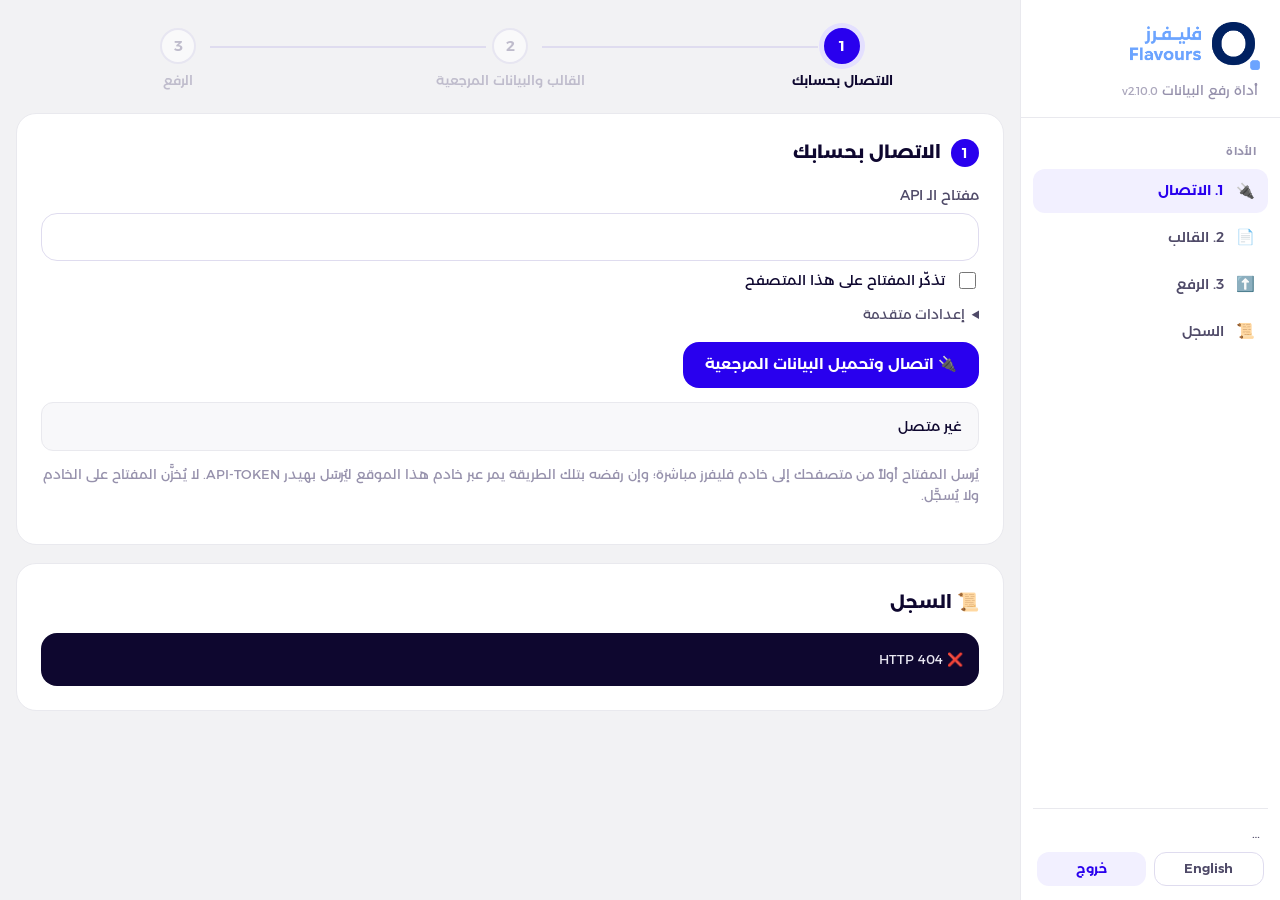
==== commit ebb8cafd: "Create new ingredients from an Ingredients sheet before uploading products The upload file gets an I" ====
--- a/index.html
+++ b/index.html
@@ -54,6 +54,7 @@
     <tr><td>Recipes</td><td data-en="Recipe: ingredient and quantity per option">الوصفة: المادة الخام والكمية لكل خيار</td></tr>
     <tr><td>Delivery_Prices</td><td data-en="Final price of each option in each app/order type (HUNGERSTATION, JAHEZ, …) — an app not registered in your account is enabled or created on a live upload">السعر النهائي لكل خيار في كل تطبيق/نوع طلب (HUNGERSTATION, JAHEZ, …) — التطبيق غير المسجّل في حسابك يُفعَّل أو يُنشأ عند الرفع الفعلي</td></tr>
     <tr><td>Price_Rules</td><td data-en="Automatic markup per app, with rounding">نسبة زيادة تلقائية لكل تطبيق مع التقريب</td></tr>
+    <tr><td>Ingredients</td><td data-en="New ingredients: created before the products, so the recipes can use them">مواد خام جديدة: تُنشأ قبل المنتجات لتستخدمها الوصفات</td></tr>
     <tr><td>Ingredients_Map</td><td data-en="Map an ingredient name to its ID (optional)">ربط اسم مادة خام برقمها (اختياري)</td></tr>
   </table>
   <div class="row step-nav">
@@ -72,6 +73,7 @@
     <div class="radio">
       <label><input type="checkbox" id="createCats" checked> <span data-en="Create missing categories automatically">إنشاء التصنيفات غير الموجودة تلقائياً</span></label>
       <label><input type="checkbox" id="createTypes" checked> <span data-en="Create unregistered apps (order types) automatically">إنشاء التطبيقات (أنواع الطلب) غير المسجلة تلقائياً</span></label>
+      <label><input type="checkbox" id="createIngs" checked> <span data-en="Create the new ingredients from the Ingredients sheet">إنشاء المواد الخام الجديدة من ورقة Ingredients</span></label>
       <label><input type="checkbox" id="partial"> <span data-en="Upload the valid products even if others have errors">ارفع المنتجات السليمة حتى لو وُجدت أخطاء في منتجات أخرى</span></label>
       <label><input type="checkbox" id="confirm"> <span data-en="I confirm the live upload to Flavours">أؤكد الرفع الفعلي على فليفرز</span></label>
     </div>
--- a/css/app.css
+++ b/css/app.css
@@ -135,3 +135,20 @@
 [data-pane]{animation:paneIn .2s ease-out}
 @keyframes paneIn{from{opacity:0;transform:translateY(6px)}to{opacity:1;transform:none}}
 @media (max-width:600px){.stepper .lbl{font-size:11px}.stepper li:not(:last-child)::after{top:20px}}
+
+/* Usage report */
+input[type=date]{width:100%;height:48px;padding:0 14px;border:1px solid var(--field-line);border-radius:var(--r);font:inherit;background:#fff;color:var(--ink)}
+.num-table td,.num-table th{white-space:nowrap}
+.num-table td.zero{color:var(--mute)}
+tr.clickable{cursor:pointer}
+tr.clickable:hover td{background:#f8f8fa}
+tr.picked td{background:var(--pri-50)}
+main>*,#page>*{min-width:0}  /* wide tables scroll inside their card instead of widening the page */
+.num-table .bad-n{color:var(--bad);font-size:12px;margin-inline-start:6px}
+
+/* Tabs (delete page: products / ingredients / recipes) */
+.tabs{display:flex;gap:6px;flex-wrap:wrap;border-bottom:1px solid var(--line);margin:-4px 0 18px;padding-bottom:12px}
+.tabs button{background:#f8f8fa;color:var(--label);min-height:40px;padding:0 16px;border-radius:999px;font-size:14px}
+.tabs button:hover:not(:disabled){background:var(--pri-50);color:var(--pri)}
+.tabs button[aria-selected=true]{background:var(--pri);color:#fff}
+.tabs button[aria-selected=true]:hover:not(:disabled){background:var(--pri-hover);color:#fff}
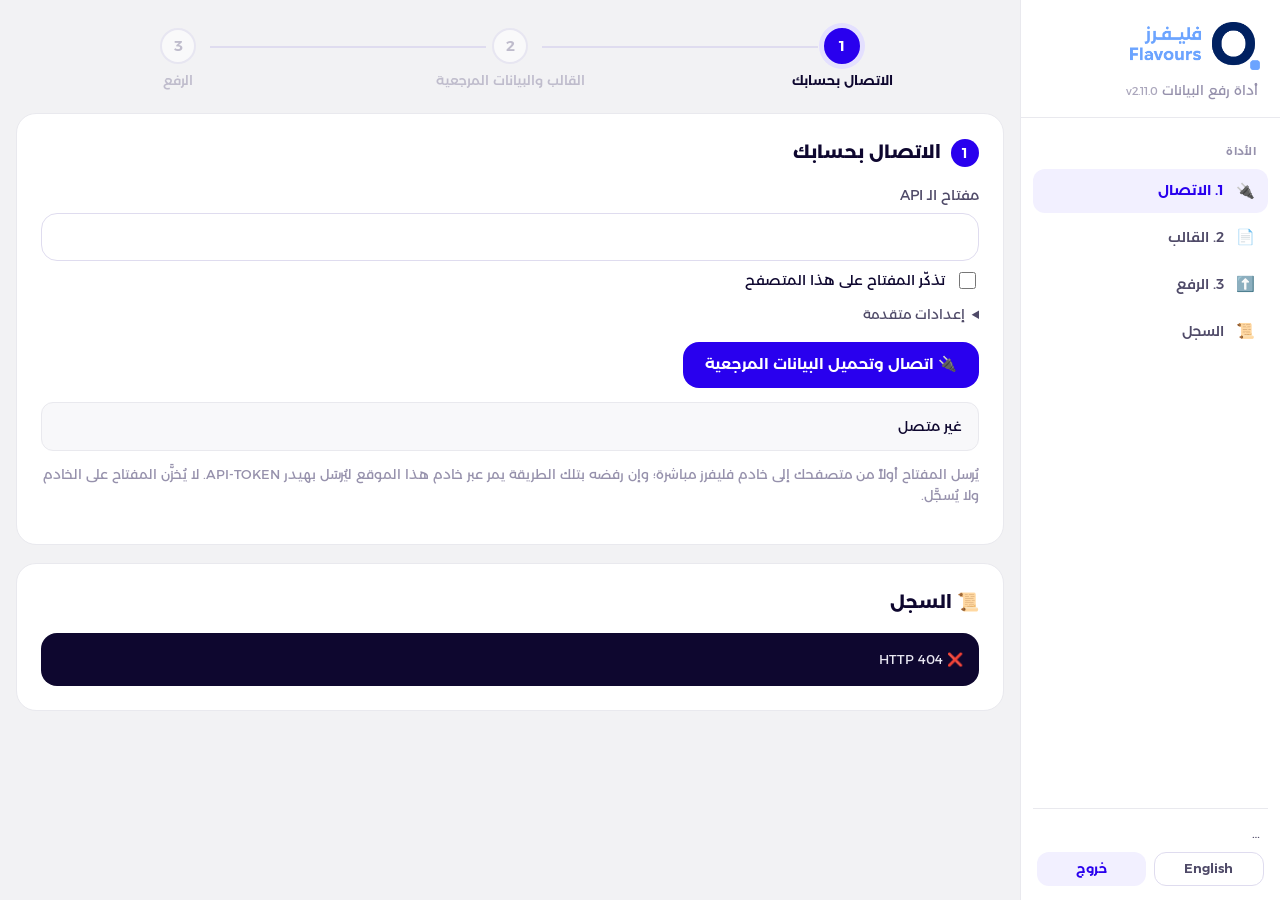
==== commit fb21e288: "Load the account's branches and check branch IDs before uploading Connecting now loads the market's " ====
--- a/index.html
+++ b/index.html
@@ -68,6 +68,10 @@
   <div id="drop" class="drop"><span data-en="Click to choose the filled Excel file (.xlsx) or drop it here">اضغط لاختيار ملف Excel المعبأ (.xlsx) أو اسحبه هنا</span></div>
   <input id="file" type="file" accept=".xlsx" class="hidden">
   <div id="counts" class="hint" style="margin-top:8px"></div>
+  <div id="ingBranchBox" style="margin-top:10px">
+    <label for="ingBranch" data-en="Branch for new ingredients (Flavours requires one to create an ingredient)">فرع المواد الخام الجديدة (فليفرز يشترطه لإنشاء مادة خام)</label>
+    <select id="ingBranch"></select>
+  </div>
   <div class="grid" style="margin-top:10px">
     <div class="radio" id="modes"></div>
     <div class="radio">
